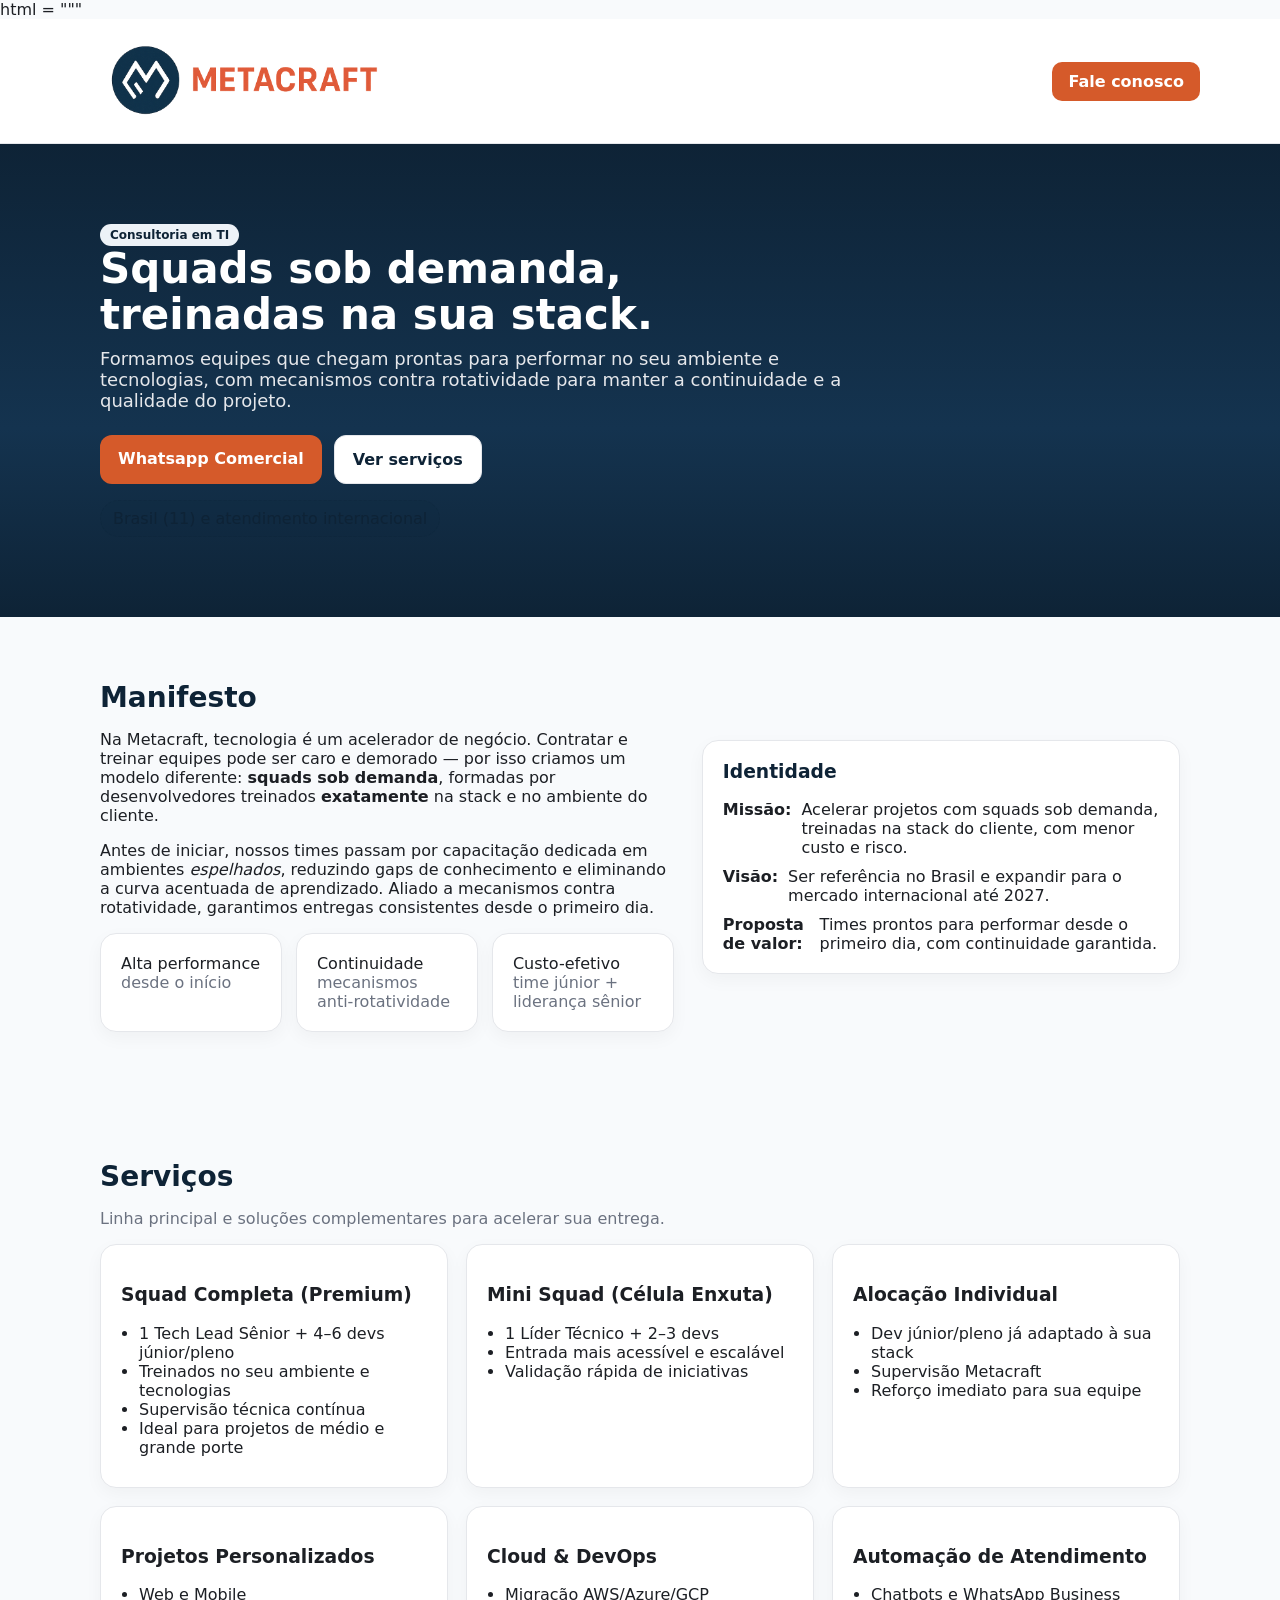
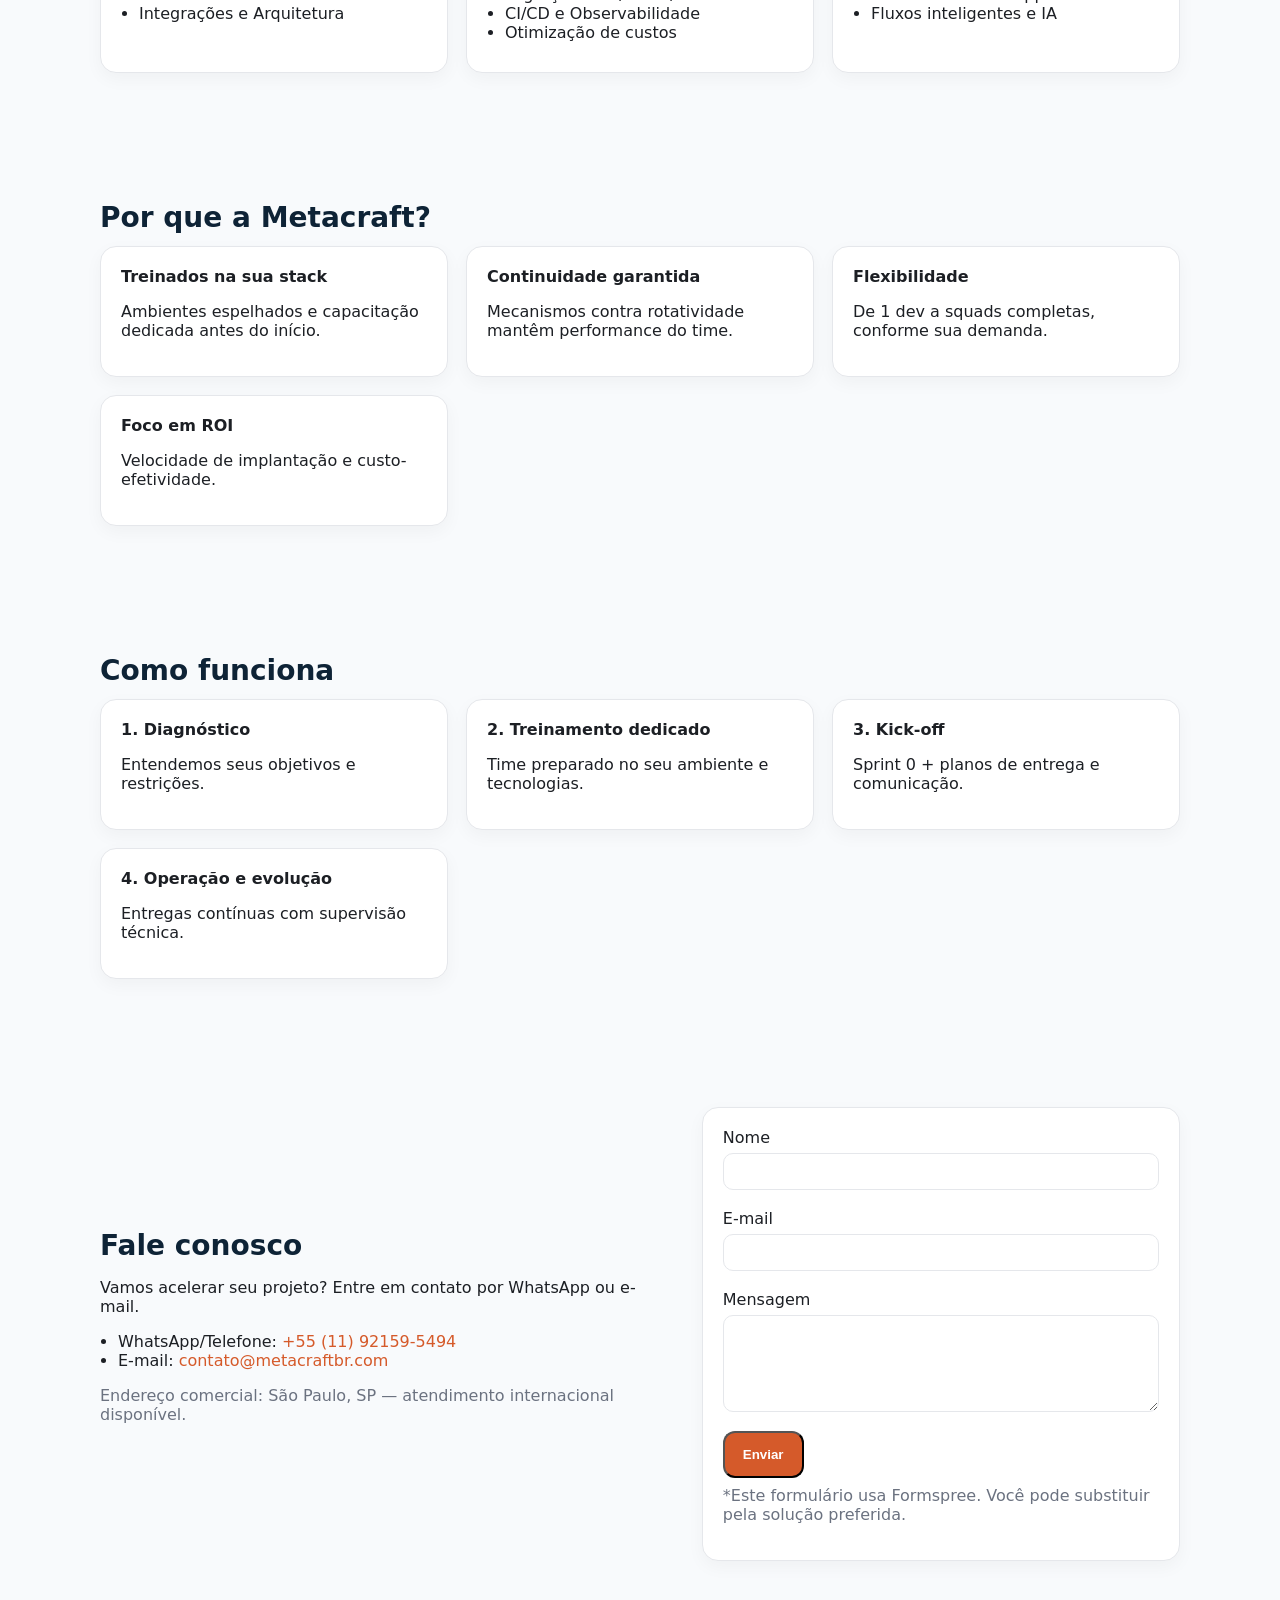
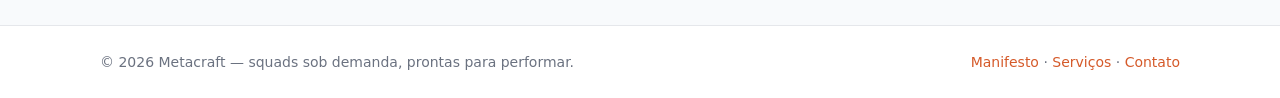
==== index.html @ 37d2b905 "init" ====
html = """<!doctype html>
<html lang="pt-br">
<head>
  <meta charset="utf-8">
  <meta name="viewport" content="width=device-width, initial-scale=1">
  <title>Metacraft — Squads sob demanda, prontas para performar</title>
  <meta name="description" content="Metacraft: squads de tecnologia sob demanda, treinadas exatamente na stack e no ambiente do cliente. Alta performance desde o primeiro dia, com continuidade garantida.">
  <meta name="theme-color" content="#0E2336">
  <meta property="og:title" content="Metacraft — Squads sob demanda, prontas para performar">
  <meta property="og:description" content="Times já treinados na sua stack, entregando desde o primeiro dia.">
  <meta property="og:type" content="website">
  <meta property="og:locale" content="pt_BR">
  <meta property="og:image" content="assets/logo.png">
  <link rel="icon" type="image/png" href="assets/favicon.png">
  <style>
    :root{
      --navy:#0E2336;
      --orange:#D55A2A;
      --ink:#1c1f24;
      --muted:#6b7280;
      --bg:#f8fafc;
      --card:#ffffff;
      --ring:#e5e7eb;
    }
    *{box-sizing:border-box}
    html,body{margin:0;padding:0;font-family:system-ui,-apple-system,Segoe UI,Roboto,Ubuntu,'Helvetica Neue',Arial,sans-serif;color:var(--ink);background:var(--bg);}
    a{color:var(--orange);text-decoration:none}
    a:hover{text-decoration:underline}
    .container{max-width:1120px;margin:0 auto;padding:0 20px}
    header{position:sticky;top:0;background:rgba(255,255,255,.92);backdrop-filter:saturate(180%) blur(12px);border-bottom:1px solid var(--ring);z-index:10}
    .nav{display:flex;align-items:center;justify-content:space-between;padding:12px 0}
    .nav .brand{display:flex;gap:12px;align-items:center}
    .brand img{height:100px;width:auto}
    .brand .title{font-weight:800;letter-spacing:.3px;color:var(--navy)}
    .nav a.btn{background:var(--orange);color:#fff;padding:10px 16px;border-radius:10px;font-weight:600}
    .hero{background:linear-gradient(180deg,#0E2336 0%, #14334f 60%, #0E2336 100%);color:#fff;padding:80px 0}
    .hero h1{font-size:42px;line-height:1.1;margin:0 0 10px}
    .hero p{max-width:760px;color:#e5e7eb;font-size:18px;margin:0 0 24px}
    .hero .cta{display:flex;gap:12px;flex-wrap:wrap}
    .btn{display:inline-block;background:var(--orange);color:#fff;padding:14px 18px;border-radius:12px;font-weight:700}
    .btn.sec{background:#fff;color:var(--navy);border:1px solid var(--ring)}
    section{padding:64px 0}
    h2{font-size:28px;margin:0 0 12px;color:var(--navy)}
    .grid{display:grid;gap:18px}
    .grid.cards{grid-template-columns:repeat(auto-fit,minmax(260px,1fr))}
    .card{background:var(--card);border:1px solid var(--ring);border-radius:16px;padding:20px;box-shadow:0 6px 18px rgba(2,6,23,0.04)}
    .badge{display:inline-block;background:#edf2f7;color:var(--navy);padding:4px 10px;border-radius:999px;font-size:12px;font-weight:700}
    ul{padding-left:18px;margin:10px 0}
    .muted{color:var(--muted)}
    .split{display:grid;gap:28px;grid-template-columns:1.2fr 1fr;align-items:center}
    @media (max-width:900px){.split{grid-template-columns:1fr} .hero h1{font-size:36px}}
    footer{border-top:1px solid var(--ring);background:#fff;padding:28px 0;color:var(--muted);font-size:14px}
    .pill{display:inline-flex;gap:10px;align-items:center;background:#0E23360f;border:1px dashed #0E233633;padding:8px 12px;border-radius:999px;color:#0E2336}
    .list{display:grid;gap:10px}
    .list .item{display:flex;gap:10px}
    .kpis{display:grid;gap:14px;grid-template-columns:repeat(auto-fit,minmax(180px,1fr));margin-top:10px}
    .k .n{font-weight:800;font-size:22px;color:var(--navy)}
  </style>
  <script type="application/ld+json">
  {
    "@context": "https://schema.org",
    "@type": "Organization",
    "name": "Metacraft",
    "url": "https://www.metacraftbr.com",
    "logo": "logo.png",
    "sameAs": ["https://www.linkedin.com/company/metacraft"],
    "contactPoint": [{
      "@type": "ContactPoint",
      "telephone": "+55-11-92159-5494",
      "contactType": "sales",
      "areaServed": "BR"
    }]
  }
  </script>
</head>
<body>
  <header>
    <div class="container nav">
      <div class="brand">
        <img src="logo2.png" alt="Logo Metacraft" />

      </div>
      <div>
        <a class="btn" href="#contato">Fale conosco</a>
      </div>
    </div>
  </header>

  <section class="hero">
    <div class="container">
      <span class="badge">Consultoria em TI</span>
      <h1>Squads sob demanda,<br>treinadas na sua stack.</h1>
      <p>Formamos equipes que chegam prontas para performar no seu ambiente e tecnologias, com mecanismos contra rotatividade para manter a continuidade e a qualidade do projeto.</p>
      <div class="cta">
        <a class="btn" href="https://wa.me/5511921595494" target="_blank" rel="noopener">Whatsapp Comercial</a>
        <a class="btn sec" href="#servicos">Ver serviços</a>
      </div>
      <div style="margin-top:16px">
        <span class="pill">Brasil (11) e atendimento internacional</span>
      </div>
    </div>
  </section>

  <section id="manifesto">
    <div class="container split">
      <div>
        <h2>Manifesto</h2>
        <p>Na Metacraft, tecnologia é um acelerador de negócio. Contratar e treinar equipes pode ser caro e demorado — por isso criamos um modelo diferente: <strong>squads sob demanda</strong>, formadas por desenvolvedores treinados <strong>exatamente</strong> na stack e no ambiente do cliente.</p>
        <p>Antes de iniciar, nossos times passam por capacitação dedicada em ambientes <em>espelhados</em>, reduzindo gaps de conhecimento e eliminando a curva acentuada de aprendizado. Aliado a mecanismos contra rotatividade, garantimos entregas consistentes desde o primeiro dia.</p>
        <div class="kpis">
          <div class="card"><div class="n">Alta performance</div><div class="muted">desde o início</div></div>
          <div class="card"><div class="n">Continuidade</div><div class="muted">mecanismos anti-rotatividade</div></div>
          <div class="card"><div class="n">Custo-efetivo</div><div class="muted">time júnior + liderança sênior</div></div>
        </div>
      </div>
      <div class="card">
        <h3 style="margin-top:0;color:var(--navy)">Identidade</h3>
        <div class="list">
          <div class="item"><strong>Missão:</strong> Acelerar projetos com squads sob demanda, treinadas na stack do cliente, com menor custo e risco.</div>
          <div class="item"><strong>Visão:</strong> Ser referência no Brasil e expandir para o mercado internacional até 2027.</div>
          <div class="item"><strong>Proposta de valor:</strong> Times prontos para performar desde o primeiro dia, com continuidade garantida.</div>
        </div>
      </div>
    </div>
  </section>

  <section id="servicos">
    <div class="container">
      <h2>Serviços</h2>
      <p class="muted">Linha principal e soluções complementares para acelerar sua entrega.</p>
      <div class="grid cards">
        <div class="card">
          <h3>Squad Completa (Premium)</h3>
          <ul>
            <li>1 Tech Lead Sênior + 4–6 devs júnior/pleno</li>
            <li>Treinados no seu ambiente e tecnologias</li>
            <li>Supervisão técnica contínua</li>
            <li>Ideal para projetos de médio e grande porte</li>
          </ul>
        </div>
        <div class="card">
          <h3>Mini Squad (Célula Enxuta)</h3>
          <ul>
            <li>1 Líder Técnico + 2–3 devs</li>
            <li>Entrada mais acessível e escalável</li>
            <li>Validação rápida de iniciativas</li>
          </ul>
        </div>
        <div class="card">
          <h3>Alocação Individual</h3>
          <ul>
            <li>Dev júnior/pleno já adaptado à sua stack</li>
            <li>Supervisão Metacraft</li>
            <li>Reforço imediato para sua equipe</li>
          </ul>
        </div>
        <div class="card">
          <h3>Projetos Personalizados</h3>
          <ul>
            <li>Web e Mobile</li>
            <li>Integrações e Arquitetura</li>
          </ul>
        </div>
        <div class="card">
          <h3>Cloud & DevOps</h3>
          <ul>
            <li>Migração AWS/Azure/GCP</li>
            <li>CI/CD e Observabilidade</li>
            <li>Otimização de custos</li>
          </ul>
        </div>
        <div class="card">
          <h3>Automação de Atendimento</h3>
          <ul>
            <li>Chatbots e WhatsApp Business</li>
            <li>Fluxos inteligentes e IA</li>
          </ul>
        </div>
      </div>
    </div>
  </section>

  <section id="diferenciais">
    <div class="container">
      <h2>Por que a Metacraft?</h2>
      <div class="grid cards">
        <div class="card">
          <strong>Treinados na sua stack</strong>
          <p>Ambientes espelhados e capacitação dedicada antes do início.</p>
        </div>
        <div class="card">
          <strong>Continuidade garantida</strong>
          <p>Mecanismos contra rotatividade mantêm performance do time.</p>
        </div>
        <div class="card">
          <strong>Flexibilidade</strong>
          <p>De 1 dev a squads completas, conforme sua demanda.</p>
        </div>
        <div class="card">
          <strong>Foco em ROI</strong>
          <p>Velocidade de implantação e custo-efetividade.</p>
        </div>
      </div>
    </div>
  </section>

  <section id="processo">
    <div class="container">
      <h2>Como funciona</h2>
      <div class="grid cards">
        <div class="card"><strong>1. Diagnóstico</strong><p>Entendemos seus objetivos e restrições.</p></div>
        <div class="card"><strong>2. Treinamento dedicado</strong><p>Time preparado no seu ambiente e tecnologias.</p></div>
        <div class="card"><strong>3. Kick-off</strong><p>Sprint 0 + planos de entrega e comunicação.</p></div>
        <div class="card"><strong>4. Operação e evolução</strong><p>Entregas contínuas com supervisão técnica.</p></div>
      </div>
    </div>
  </section>

  <section id="contato">
    <div class="container split">
      <div>
        <h2>Fale conosco</h2>
        <p>Vamos acelerar seu projeto? Entre em contato por WhatsApp ou e-mail.</p>
        <ul>
          <li>WhatsApp/Telefone: <a href="https://wa.me/5511921595494" target="_blank" rel="noopener">+55 (11) 92159-5494</a></li>
          <li>E-mail: <a href="mailto:contato@metacraftbr.com">contato@metacraftbr.com</a></li>
        </ul>
        <p class="muted">Endereço comercial: São Paulo, SP — atendimento internacional disponível.</p>
      </div>
      <div class="card">
        <form action="https://formspree.io/f/mayvlqzn" method="POST">
          <label>Nome<br><input required name="name" style="width:100%;padding:10px;border:1px solid var(--ring);border-radius:10px;margin-top:6px"></label><br><br>
          <label>E-mail<br><input required type="email" name="email" style="width:100%;padding:10px;border:1px solid var(--ring);border-radius:10px;margin-top:6px"></label><br><br>
          <label>Mensagem<br><textarea required name="message" rows="5" style="width:100%;padding:10px;border:1px solid var(--ring);border-radius:10px;margin-top:6px"></textarea></label><br><br>
          <button class="btn" type="submit">Enviar</button>
          <p class="muted" style="margin-top:8px">*Este formulário usa Formspree. Você pode substituir pela solução preferida.</p>
        </form>
      </div>
    </div>
  </section>

  <footer>
    <div class="container" style="display:flex;align-items:center;justify-content:space-between;gap:10px;flex-wrap:wrap">
      <div>© <span id="y"></span> Metacraft — squads sob demanda, prontas para performar.</div>
      <div><a href="#manifesto">Manifesto</a> · <a href="#servicos">Serviços</a> · <a href="#contato">Contato</a></div>
    </div>
  </footer>

  <script>document.getElementById('y').textContent=new Date().getFullYear()</script>
</body>
</html>
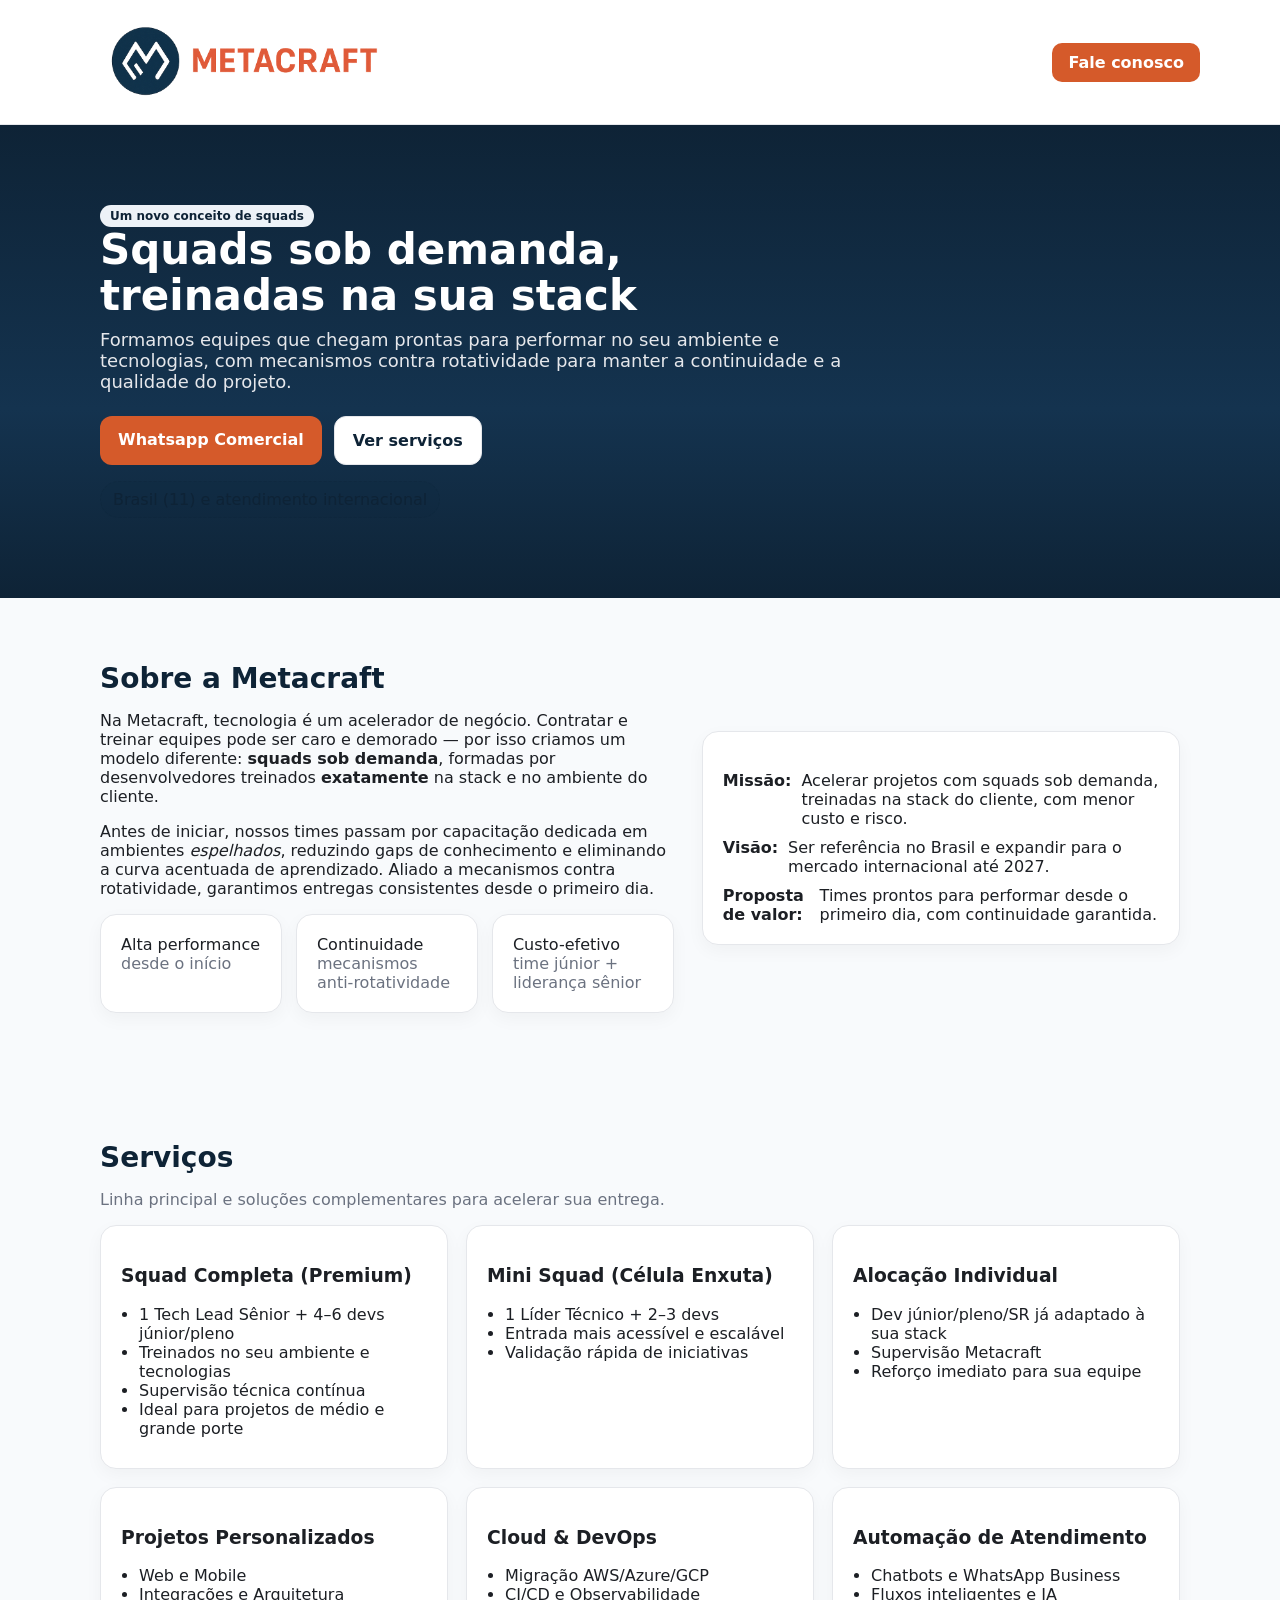
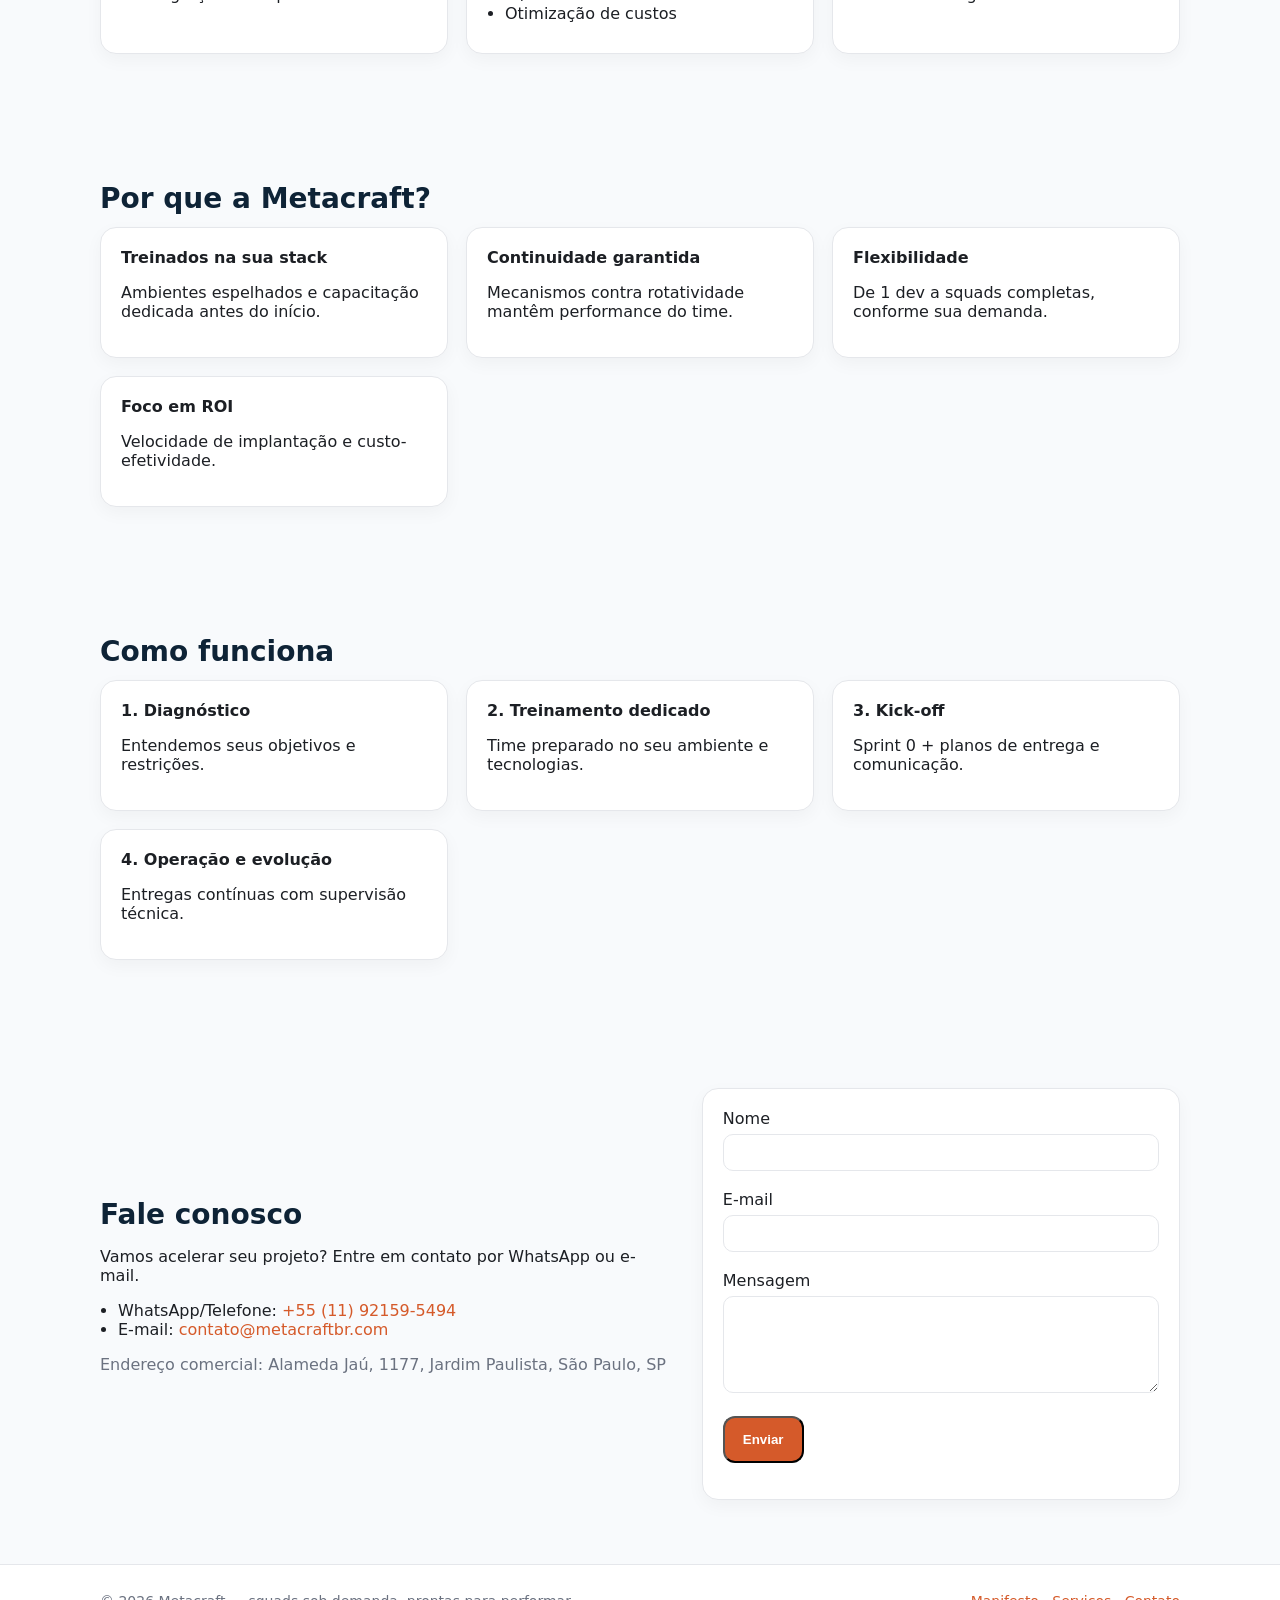
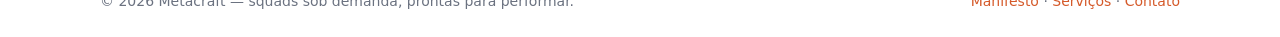
==== commit d37cbea4: "New adjusts" ====
--- a/index.html
+++ b/index.html
@@ -1,251 +1,541 @@
-html = """<!doctype html>
+<!DOCTYPE html>
 <html lang="pt-br">
-<head>
-  <meta charset="utf-8">
-  <meta name="viewport" content="width=device-width, initial-scale=1">
-  <title>Metacraft — Squads sob demanda, prontas para performar</title>
-  <meta name="description" content="Metacraft: squads de tecnologia sob demanda, treinadas exatamente na stack e no ambiente do cliente. Alta performance desde o primeiro dia, com continuidade garantida.">
-  <meta name="theme-color" content="#0E2336">
-  <meta property="og:title" content="Metacraft — Squads sob demanda, prontas para performar">
-  <meta property="og:description" content="Times já treinados na sua stack, entregando desde o primeiro dia.">
-  <meta property="og:type" content="website">
-  <meta property="og:locale" content="pt_BR">
-  <meta property="og:image" content="assets/logo.png">
-  <link rel="icon" type="image/png" href="assets/favicon.png">
-  <style>
-    :root{
-      --navy:#0E2336;
-      --orange:#D55A2A;
-      --ink:#1c1f24;
-      --muted:#6b7280;
-      --bg:#f8fafc;
-      --card:#ffffff;
-      --ring:#e5e7eb;
-    }
-    *{box-sizing:border-box}
-    html,body{margin:0;padding:0;font-family:system-ui,-apple-system,Segoe UI,Roboto,Ubuntu,'Helvetica Neue',Arial,sans-serif;color:var(--ink);background:var(--bg);}
-    a{color:var(--orange);text-decoration:none}
-    a:hover{text-decoration:underline}
-    .container{max-width:1120px;margin:0 auto;padding:0 20px}
-    header{position:sticky;top:0;background:rgba(255,255,255,.92);backdrop-filter:saturate(180%) blur(12px);border-bottom:1px solid var(--ring);z-index:10}
-    .nav{display:flex;align-items:center;justify-content:space-between;padding:12px 0}
-    .nav .brand{display:flex;gap:12px;align-items:center}
-    .brand img{height:100px;width:auto}
-    .brand .title{font-weight:800;letter-spacing:.3px;color:var(--navy)}
-    .nav a.btn{background:var(--orange);color:#fff;padding:10px 16px;border-radius:10px;font-weight:600}
-    .hero{background:linear-gradient(180deg,#0E2336 0%, #14334f 60%, #0E2336 100%);color:#fff;padding:80px 0}
-    .hero h1{font-size:42px;line-height:1.1;margin:0 0 10px}
-    .hero p{max-width:760px;color:#e5e7eb;font-size:18px;margin:0 0 24px}
-    .hero .cta{display:flex;gap:12px;flex-wrap:wrap}
-    .btn{display:inline-block;background:var(--orange);color:#fff;padding:14px 18px;border-radius:12px;font-weight:700}
-    .btn.sec{background:#fff;color:var(--navy);border:1px solid var(--ring)}
-    section{padding:64px 0}
-    h2{font-size:28px;margin:0 0 12px;color:var(--navy)}
-    .grid{display:grid;gap:18px}
-    .grid.cards{grid-template-columns:repeat(auto-fit,minmax(260px,1fr))}
-    .card{background:var(--card);border:1px solid var(--ring);border-radius:16px;padding:20px;box-shadow:0 6px 18px rgba(2,6,23,0.04)}
-    .badge{display:inline-block;background:#edf2f7;color:var(--navy);padding:4px 10px;border-radius:999px;font-size:12px;font-weight:700}
-    ul{padding-left:18px;margin:10px 0}
-    .muted{color:var(--muted)}
-    .split{display:grid;gap:28px;grid-template-columns:1.2fr 1fr;align-items:center}
-    @media (max-width:900px){.split{grid-template-columns:1fr} .hero h1{font-size:36px}}
-    footer{border-top:1px solid var(--ring);background:#fff;padding:28px 0;color:var(--muted);font-size:14px}
-    .pill{display:inline-flex;gap:10px;align-items:center;background:#0E23360f;border:1px dashed #0E233633;padding:8px 12px;border-radius:999px;color:#0E2336}
-    .list{display:grid;gap:10px}
-    .list .item{display:flex;gap:10px}
-    .kpis{display:grid;gap:14px;grid-template-columns:repeat(auto-fit,minmax(180px,1fr));margin-top:10px}
-    .k .n{font-weight:800;font-size:22px;color:var(--navy)}
-  </style>
-  <script type="application/ld+json">
-  {
-    "@context": "https://schema.org",
-    "@type": "Organization",
-    "name": "Metacraft",
-    "url": "https://www.metacraftbr.com",
-    "logo": "logo.png",
-    "sameAs": ["https://www.linkedin.com/company/metacraft"],
-    "contactPoint": [{
-      "@type": "ContactPoint",
-      "telephone": "+55-11-92159-5494",
-      "contactType": "sales",
-      "areaServed": "BR"
-    }]
-  }
-  </script>
-</head>
-<body>
-  <header>
-    <div class="container nav">
-      <div class="brand">
-        <img src="logo2.png" alt="Logo Metacraft" />
-
-      </div>
-      <div>
-        <a class="btn" href="#contato">Fale conosco</a>
-      </div>
-    </div>
-  </header>
-
-  <section class="hero">
-    <div class="container">
-      <span class="badge">Consultoria em TI</span>
-      <h1>Squads sob demanda,<br>treinadas na sua stack.</h1>
-      <p>Formamos equipes que chegam prontas para performar no seu ambiente e tecnologias, com mecanismos contra rotatividade para manter a continuidade e a qualidade do projeto.</p>
-      <div class="cta">
-        <a class="btn" href="https://wa.me/5511921595494" target="_blank" rel="noopener">Whatsapp Comercial</a>
-        <a class="btn sec" href="#servicos">Ver serviços</a>
-      </div>
-      <div style="margin-top:16px">
-        <span class="pill">Brasil (11) e atendimento internacional</span>
-      </div>
-    </div>
-  </section>
-
-  <section id="manifesto">
-    <div class="container split">
-      <div>
-        <h2>Manifesto</h2>
-        <p>Na Metacraft, tecnologia é um acelerador de negócio. Contratar e treinar equipes pode ser caro e demorado — por isso criamos um modelo diferente: <strong>squads sob demanda</strong>, formadas por desenvolvedores treinados <strong>exatamente</strong> na stack e no ambiente do cliente.</p>
-        <p>Antes de iniciar, nossos times passam por capacitação dedicada em ambientes <em>espelhados</em>, reduzindo gaps de conhecimento e eliminando a curva acentuada de aprendizado. Aliado a mecanismos contra rotatividade, garantimos entregas consistentes desde o primeiro dia.</p>
-        <div class="kpis">
-          <div class="card"><div class="n">Alta performance</div><div class="muted">desde o início</div></div>
-          <div class="card"><div class="n">Continuidade</div><div class="muted">mecanismos anti-rotatividade</div></div>
-          <div class="card"><div class="n">Custo-efetivo</div><div class="muted">time júnior + liderança sênior</div></div>
-        </div>
-      </div>
-      <div class="card">
-        <h3 style="margin-top:0;color:var(--navy)">Identidade</h3>
-        <div class="list">
-          <div class="item"><strong>Missão:</strong> Acelerar projetos com squads sob demanda, treinadas na stack do cliente, com menor custo e risco.</div>
-          <div class="item"><strong>Visão:</strong> Ser referência no Brasil e expandir para o mercado internacional até 2027.</div>
-          <div class="item"><strong>Proposta de valor:</strong> Times prontos para performar desde o primeiro dia, com continuidade garantida.</div>
-        </div>
-      </div>
-    </div>
-  </section>
-
-  <section id="servicos">
-    <div class="container">
-      <h2>Serviços</h2>
-      <p class="muted">Linha principal e soluções complementares para acelerar sua entrega.</p>
-      <div class="grid cards">
+  <head>
+    <meta charset="utf-8" />
+    <meta name="viewport" content="width=device-width, initial-scale=1" />
+    <title>Metacraft — Squads sob demanda, prontas para performar</title>
+    <meta
+      name="description"
+      content="Metacraft: squads de tecnologia sob demanda, treinadas exatamente na stack e no ambiente do cliente. Alta performance desde o primeiro dia, com continuidade garantida."
+    />
+    <meta name="theme-color" content="#0E2336" />
+    <meta
+      property="og:title"
+      content="Metacraft — Squads sob demanda, prontas para performar"
+    />
+    <meta
+      property="og:description"
+      content="Times já treinados na sua stack, entregando desde o primeiro dia."
+    />
+    <meta property="og:type" content="website" />
+    <meta property="og:locale" content="pt_BR" />
+    <meta property="og:assets" content="assets/logo2.png" />
+    <link rel="icon" type="image/png" href="assets/favicon.png" />
+    <style>
+      :root {
+        --navy: #0e2336;
+        --orange: #d55a2a;
+        --ink: #1c1f24;
+        --muted: #6b7280;
+        --bg: #f8fafc;
+        --card: #ffffff;
+        --ring: #e5e7eb;
+      }
+      * {
+        box-sizing: border-box;
+      }
+      html,
+      body {
+        margin: 0;
+        padding: 0;
+        font-family: system-ui, -apple-system, Segoe UI, Roboto, Ubuntu,
+          "Helvetica Neue", Arial, sans-serif;
+        color: var(--ink);
+        background: var(--bg);
+      }
+      a {
+        color: var(--orange);
+        text-decoration: none;
+      }
+      a:hover {
+        text-decoration: underline;
+      }
+      .container {
+        max-width: 1120px;
+        margin: 0 auto;
+        padding: 0 20px;
+      }
+      header {
+        position: sticky;
+        top: 0;
+        background: rgba(255, 255, 255, 0.92);
+        backdrop-filter: saturate(180%) blur(12px);
+        border-bottom: 1px solid var(--ring);
+        z-index: 10;
+      }
+      .nav {
+        display: flex;
+        align-items: center;
+        justify-content: space-between;
+        padding: 12px 0;
+      }
+      .nav .brand {
+        display: flex;
+        gap: 12px;
+        align-items: center;
+      }
+      .brand img {
+        height: 100px;
+        width: auto;
+      }
+      .brand .title {
+        font-weight: 800;
+        letter-spacing: 0.3px;
+        color: var(--navy);
+      }
+      .nav a.btn {
+        background: var(--orange);
+        color: #fff;
+        padding: 10px 16px;
+        border-radius: 10px;
+        font-weight: 600;
+      }
+      .hero {
+        background: linear-gradient(
+          180deg,
+          #0e2336 0%,
+          #14334f 60%,
+          #0e2336 100%
+        );
+        color: #fff;
+        padding: 80px 0;
+      }
+      .hero h1 {
+        font-size: 42px;
+        line-height: 1.1;
+        margin: 0 0 10px;
+      }
+      .hero p {
+        max-width: 760px;
+        color: #e5e7eb;
+        font-size: 18px;
+        margin: 0 0 24px;
+      }
+      .hero .cta {
+        display: flex;
+        gap: 12px;
+        flex-wrap: wrap;
+      }
+      .btn {
+        display: inline-block;
+        background: var(--orange);
+        color: #fff;
+        padding: 14px 18px;
+        border-radius: 12px;
+        font-weight: 700;
+      }
+      .btn.sec {
+        background: #fff;
+        color: var(--navy);
+        border: 1px solid var(--ring);
+      }
+      section {
+        padding: 64px 0;
+      }
+      h2 {
+        font-size: 28px;
+        margin: 0 0 12px;
+        color: var(--navy);
+      }
+      .grid {
+        display: grid;
+        gap: 18px;
+      }
+      .grid.cards {
+        grid-template-columns: repeat(auto-fit, minmax(260px, 1fr));
+      }
+      .card {
+        background: var(--card);
+        border: 1px solid var(--ring);
+        border-radius: 16px;
+        padding: 20px;
+        box-shadow: 0 6px 18px rgba(2, 6, 23, 0.04);
+      }
+      .badge {
+        display: inline-block;
+        background: #edf2f7;
+        color: var(--navy);
+        padding: 4px 10px;
+        border-radius: 999px;
+        font-size: 12px;
+        font-weight: 700;
+      }
+      ul {
+        padding-left: 18px;
+        margin: 10px 0;
+      }
+      .muted {
+        color: var(--muted);
+      }
+      .split {
+        display: grid;
+        gap: 28px;
+        grid-template-columns: 1.2fr 1fr;
+        align-items: center;
+      }
+      @media (max-width: 900px) {
+        .split {
+          grid-template-columns: 1fr;
+        }
+        .hero h1 {
+          font-size: 36px;
+        }
+      }
+      footer {
+        border-top: 1px solid var(--ring);
+        background: #fff;
+        padding: 28px 0;
+        color: var(--muted);
+        font-size: 14px;
+      }
+      .pill {
+        display: inline-flex;
+        gap: 10px;
+        align-items: center;
+        background: #0e23360f;
+        border: 1px dashed #0e233633;
+        padding: 8px 12px;
+        border-radius: 999px;
+        color: #0e2336;
+      }
+      .list {
+        display: grid;
+        gap: 10px;
+      }
+      .list .item {
+        display: flex;
+        gap: 10px;
+      }
+      .kpis {
+        display: grid;
+        gap: 14px;
+        grid-template-columns: repeat(auto-fit, minmax(180px, 1fr));
+        margin-top: 10px;
+      }
+      .k .n {
+        font-weight: 800;
+        font-size: 22px;
+        color: var(--navy);
+      }
+    </style>
+    <script type="application/ld+json">
+      {
+        "@context": "https://schema.org",
+        "@type": "Organization",
+        "name": "Metacraft",
+        "url": "https://www.metacraftbr.com",
+        <img src="assets/logo2.png" alt="Logo Metacraft">
+        "sameAs": ["https://www.linkedin.com/company/metacraft"],
+        "contactPoint": [
+          {
+            "@type": "ContactPoint",
+            "telephone": "+55-11-92159-5494",
+            "contactType": "sales",
+            "areaServed": "BR"
+          }
+        ]
+      }
+    </script>
+  </head>
+  <body>
+    <header>
+        <div class="container nav">
+            <div class="brand">
+                <img src="assets/logo2.png" alt="Logo Metacraft" />
+            </div>
+            <div>
+                <a class="btn" href="#contato">Fale conosco</a>
+            </div>
+        </div>
+    </header>
+
+
+    <section class="hero">
+      <div class="container">
+        <span class="badge">Um novo conceito de squads</span>
+        <h1>Squads sob demanda,<br />treinadas na sua stack</h1>
+        <p>
+          Formamos equipes que chegam prontas para performar no seu ambiente e
+          tecnologias, com mecanismos contra rotatividade para manter a
+          continuidade e a qualidade do projeto.
+        </p>
+        <div class="cta">
+          <a
+            class="btn"
+            href="https://wa.me/5511921595494"
+            target="_blank"
+            rel="noopener"
+            >Whatsapp Comercial</a
+          >
+          <a class="btn sec" href="#servicos">Ver serviços</a>
+        </div>
+        <div style="margin-top: 16px">
+          <span class="pill">Brasil (11) e atendimento internacional</span>
+        </div>
+      </div>
+    </section>
+
+    <section id="manifesto">
+      <div class="container split">
+        <div>
+          <h2>Sobre a Metacraft</h2>
+          <p>
+            Na Metacraft, tecnologia é um acelerador de negócio. Contratar e
+            treinar equipes pode ser caro e demorado — por isso criamos um
+            modelo diferente: <strong>squads sob demanda</strong>, formadas por
+            desenvolvedores treinados <strong>exatamente</strong> na stack e no
+            ambiente do cliente.
+          </p>
+          <p>
+            Antes de iniciar, nossos times passam por capacitação dedicada em
+            ambientes <em>espelhados</em>, reduzindo gaps de conhecimento e
+            eliminando a curva acentuada de aprendizado. Aliado a mecanismos
+            contra rotatividade, garantimos entregas consistentes desde o
+            primeiro dia.
+          </p>
+          <div class="kpis">
+            <div class="card">
+              <div class="n">Alta performance</div>
+              <div class="muted">desde o início</div>
+            </div>
+            <div class="card">
+              <div class="n">Continuidade</div>
+              <div class="muted">mecanismos anti-rotatividade</div>
+            </div>
+            <div class="card">
+              <div class="n">Custo-efetivo</div>
+              <div class="muted">time júnior + liderança sênior</div>
+            </div>
+          </div>
+        </div>
         <div class="card">
-          <h3>Squad Completa (Premium)</h3>
+          <h3 style="margin-top: 0; color: var(--navy)"></h3>
+          <div class="list">
+            <div class="item">
+              <strong>Missão:</strong> Acelerar projetos com squads sob demanda,
+              treinadas na stack do cliente, com menor custo e risco.
+            </div>
+            <div class="item">
+              <strong>Visão:</strong> Ser referência no Brasil e expandir para o
+              mercado internacional até 2027.
+            </div>
+            <div class="item">
+              <strong>Proposta de valor:</strong> Times prontos para performar
+              desde o primeiro dia, com continuidade garantida.
+            </div>
+          </div>
+        </div>
+      </div>
+    </section>
+
+    <section id="servicos">
+      <div class="container">
+        <h2>Serviços</h2>
+        <p class="muted">
+          Linha principal e soluções complementares para acelerar sua entrega.
+        </p>
+        <div class="grid cards">
+          <div class="card">
+            <h3>Squad Completa (Premium)</h3>
+            <ul>
+              <li>1 Tech Lead Sênior + 4–6 devs júnior/pleno</li>
+              <li>Treinados no seu ambiente e tecnologias</li>
+              <li>Supervisão técnica contínua</li>
+              <li>Ideal para projetos de médio e grande porte</li>
+            </ul>
+          </div>
+          <div class="card">
+            <h3>Mini Squad (Célula Enxuta)</h3>
+            <ul>
+              <li>1 Líder Técnico + 2–3 devs</li>
+              <li>Entrada mais acessível e escalável</li>
+              <li>Validação rápida de iniciativas</li>
+            </ul>
+          </div>
+          <div class="card">
+            <h3>Alocação Individual</h3>
+            <ul>
+              <li>Dev júnior/pleno/SR já adaptado à sua stack</li>
+              <li>Supervisão Metacraft</li>
+              <li>Reforço imediato para sua equipe</li>
+            </ul>
+          </div>
+          <div class="card">
+            <h3>Projetos Personalizados</h3>
+            <ul>
+              <li>Web e Mobile</li>
+              <li>Integrações e Arquitetura</li>
+            </ul>
+          </div>
+          <div class="card">
+            <h3>Cloud & DevOps</h3>
+            <ul>
+              <li>Migração AWS/Azure/GCP</li>
+              <li>CI/CD e Observabilidade</li>
+              <li>Otimização de custos</li>
+            </ul>
+          </div>
+          <div class="card">
+            <h3>Automação de Atendimento</h3>
+            <ul>
+              <li>Chatbots e WhatsApp Business</li>
+              <li>Fluxos inteligentes e IA</li>
+            </ul>
+          </div>
+        </div>
+      </div>
+    </section>
+
+    <section id="diferenciais">
+      <div class="container">
+        <h2>Por que a Metacraft?</h2>
+        <div class="grid cards">
+          <div class="card">
+            <strong>Treinados na sua stack</strong>
+            <p>Ambientes espelhados e capacitação dedicada antes do início.</p>
+          </div>
+          <div class="card">
+            <strong>Continuidade garantida</strong>
+            <p>Mecanismos contra rotatividade mantêm performance do time.</p>
+          </div>
+          <div class="card">
+            <strong>Flexibilidade</strong>
+            <p>De 1 dev a squads completas, conforme sua demanda.</p>
+          </div>
+          <div class="card">
+            <strong>Foco em ROI</strong>
+            <p>Velocidade de implantação e custo-efetividade.</p>
+          </div>
+        </div>
+      </div>
+    </section>
+
+    <section id="processo">
+      <div class="container">
+        <h2>Como funciona</h2>
+        <div class="grid cards">
+          <div class="card">
+            <strong>1. Diagnóstico</strong>
+            <p>Entendemos seus objetivos e restrições.</p>
+          </div>
+          <div class="card">
+            <strong>2. Treinamento dedicado</strong>
+            <p>Time preparado no seu ambiente e tecnologias.</p>
+          </div>
+          <div class="card">
+            <strong>3. Kick-off</strong>
+            <p>Sprint 0 + planos de entrega e comunicação.</p>
+          </div>
+          <div class="card">
+            <strong>4. Operação e evolução</strong>
+            <p>Entregas contínuas com supervisão técnica.</p>
+          </div>
+        </div>
+      </div>
+    </section>
+
+    <section id="contato">
+      <div class="container split">
+        <div>
+          <h2>Fale conosco</h2>
+          <p>
+            Vamos acelerar seu projeto? Entre em contato por WhatsApp ou e-mail.
+          </p>
           <ul>
-            <li>1 Tech Lead Sênior + 4–6 devs júnior/pleno</li>
-            <li>Treinados no seu ambiente e tecnologias</li>
-            <li>Supervisão técnica contínua</li>
-            <li>Ideal para projetos de médio e grande porte</li>
+            <li>
+              WhatsApp/Telefone:
+              <a
+                href="https://wa.me/5511921595494"
+                target="_blank"
+                rel="noopener"
+                >+55 (11) 92159-5494</a
+              >
+            </li>
+            <li>
+              E-mail:
+              <a href="mailto:contato@metacraftbr.com"
+                >contato@metacraftbr.com</a
+              >
+            </li>
           </ul>
+          <p class="muted">
+            Endereço comercial: Alameda Jaú, 1177, Jardim Paulista, São Paulo, SP 
+          </p>
         </div>
         <div class="card">
-          <h3>Mini Squad (Célula Enxuta)</h3>
-          <ul>
-            <li>1 Líder Técnico + 2–3 devs</li>
-            <li>Entrada mais acessível e escalável</li>
-            <li>Validação rápida de iniciativas</li>
-          </ul>
-        </div>
-        <div class="card">
-          <h3>Alocação Individual</h3>
-          <ul>
-            <li>Dev júnior/pleno já adaptado à sua stack</li>
-            <li>Supervisão Metacraft</li>
-            <li>Reforço imediato para sua equipe</li>
-          </ul>
-        </div>
-        <div class="card">
-          <h3>Projetos Personalizados</h3>
-          <ul>
-            <li>Web e Mobile</li>
-            <li>Integrações e Arquitetura</li>
-          </ul>
-        </div>
-        <div class="card">
-          <h3>Cloud & DevOps</h3>
-          <ul>
-            <li>Migração AWS/Azure/GCP</li>
-            <li>CI/CD e Observabilidade</li>
-            <li>Otimização de custos</li>
-          </ul>
-        </div>
-        <div class="card">
-          <h3>Automação de Atendimento</h3>
-          <ul>
-            <li>Chatbots e WhatsApp Business</li>
-            <li>Fluxos inteligentes e IA</li>
-          </ul>
-        </div>
-      </div>
-    </div>
-  </section>
-
-  <section id="diferenciais">
-    <div class="container">
-      <h2>Por que a Metacraft?</h2>
-      <div class="grid cards">
-        <div class="card">
-          <strong>Treinados na sua stack</strong>
-          <p>Ambientes espelhados e capacitação dedicada antes do início.</p>
-        </div>
-        <div class="card">
-          <strong>Continuidade garantida</strong>
-          <p>Mecanismos contra rotatividade mantêm performance do time.</p>
-        </div>
-        <div class="card">
-          <strong>Flexibilidade</strong>
-          <p>De 1 dev a squads completas, conforme sua demanda.</p>
-        </div>
-        <div class="card">
-          <strong>Foco em ROI</strong>
-          <p>Velocidade de implantação e custo-efetividade.</p>
-        </div>
-      </div>
-    </div>
-  </section>
-
-  <section id="processo">
-    <div class="container">
-      <h2>Como funciona</h2>
-      <div class="grid cards">
-        <div class="card"><strong>1. Diagnóstico</strong><p>Entendemos seus objetivos e restrições.</p></div>
-        <div class="card"><strong>2. Treinamento dedicado</strong><p>Time preparado no seu ambiente e tecnologias.</p></div>
-        <div class="card"><strong>3. Kick-off</strong><p>Sprint 0 + planos de entrega e comunicação.</p></div>
-        <div class="card"><strong>4. Operação e evolução</strong><p>Entregas contínuas com supervisão técnica.</p></div>
-      </div>
-    </div>
-  </section>
-
-  <section id="contato">
-    <div class="container split">
-      <div>
-        <h2>Fale conosco</h2>
-        <p>Vamos acelerar seu projeto? Entre em contato por WhatsApp ou e-mail.</p>
-        <ul>
-          <li>WhatsApp/Telefone: <a href="https://wa.me/5511921595494" target="_blank" rel="noopener">+55 (11) 92159-5494</a></li>
-          <li>E-mail: <a href="mailto:contato@metacraftbr.com">contato@metacraftbr.com</a></li>
-        </ul>
-        <p class="muted">Endereço comercial: São Paulo, SP — atendimento internacional disponível.</p>
-      </div>
-      <div class="card">
-        <form action="https://formspree.io/f/mayvlqzn" method="POST">
-          <label>Nome<br><input required name="name" style="width:100%;padding:10px;border:1px solid var(--ring);border-radius:10px;margin-top:6px"></label><br><br>
-          <label>E-mail<br><input required type="email" name="email" style="width:100%;padding:10px;border:1px solid var(--ring);border-radius:10px;margin-top:6px"></label><br><br>
-          <label>Mensagem<br><textarea required name="message" rows="5" style="width:100%;padding:10px;border:1px solid var(--ring);border-radius:10px;margin-top:6px"></textarea></label><br><br>
-          <button class="btn" type="submit">Enviar</button>
-          <p class="muted" style="margin-top:8px">*Este formulário usa Formspree. Você pode substituir pela solução preferida.</p>
-        </form>
-      </div>
-    </div>
-  </section>
-
-  <footer>
-    <div class="container" style="display:flex;align-items:center;justify-content:space-between;gap:10px;flex-wrap:wrap">
-      <div>© <span id="y"></span> Metacraft — squads sob demanda, prontas para performar.</div>
-      <div><a href="#manifesto">Manifesto</a> · <a href="#servicos">Serviços</a> · <a href="#contato">Contato</a></div>
-    </div>
-  </footer>
-
-  <script>document.getElementById('y').textContent=new Date().getFullYear()</script>
-</body>
-</html>+          <form action="https://formspree.io/f/mayvlqzn" method="POST">
+            <label
+              >Nome<br /><input
+                required
+                name="name"
+                style="
+                  width: 100%;
+                  padding: 10px;
+                  border: 1px solid var(--ring);
+                  border-radius: 10px;
+                  margin-top: 6px;
+                " /></label
+            ><br /><br />
+            <label
+              >E-mail<br /><input
+                required
+                type="email"
+                name="email"
+                style="
+                  width: 100%;
+                  padding: 10px;
+                  border: 1px solid var(--ring);
+                  border-radius: 10px;
+                  margin-top: 6px;
+                " /></label
+            ><br /><br />
+            <label
+              >Mensagem<br /><textarea
+                required
+                name="message"
+                rows="5"
+                style="
+                  width: 100%;
+                  padding: 10px;
+                  border: 1px solid var(--ring);
+                  border-radius: 10px;
+                  margin-top: 6px;
+                "
+              ></textarea></label
+            ><br /><br />
+            <button class="btn" type="submit">Enviar</button>
+            <p class="muted" style="margin-top: 8px">
+
+            </p>
+          </form>
+        </div>
+      </div>
+    </section>
+
+    <footer>
+      <div
+        class="container"
+        style="
+          display: flex;
+          align-items: center;
+          justify-content: space-between;
+          gap: 10px;
+          flex-wrap: wrap;
+        "
+      >
+        <div>
+          © <span id="y"></span> Metacraft — squads sob demanda, prontas para
+          performar.
+        </div>
+        <div>
+          <a href="#manifesto">Manifesto</a> ·
+          <a href="#servicos">Serviços</a> · <a href="#contato">Contato</a>
+        </div>
+      </div>
+    </footer>
+
+    <script>
+      document.getElementById("y").textContent = new Date().getFullYear();
+    </script>
+  </body>
+</html>
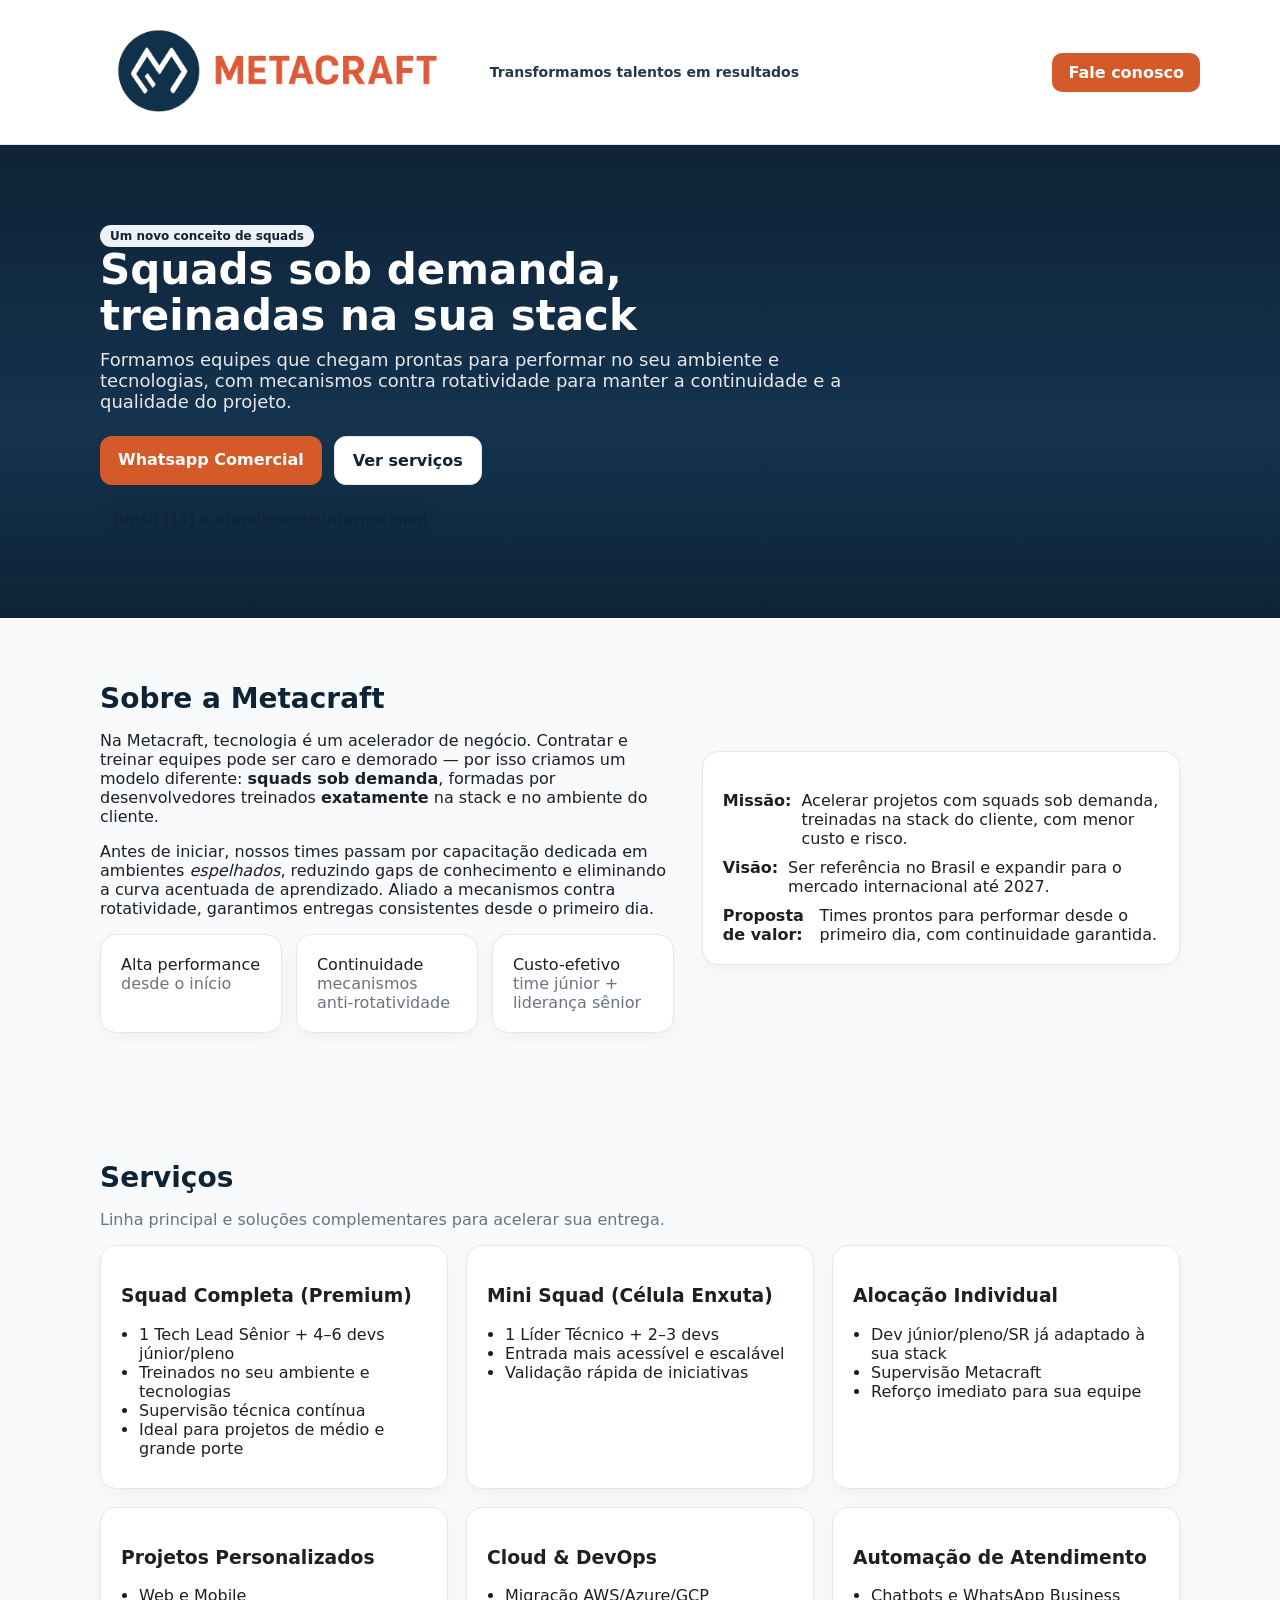
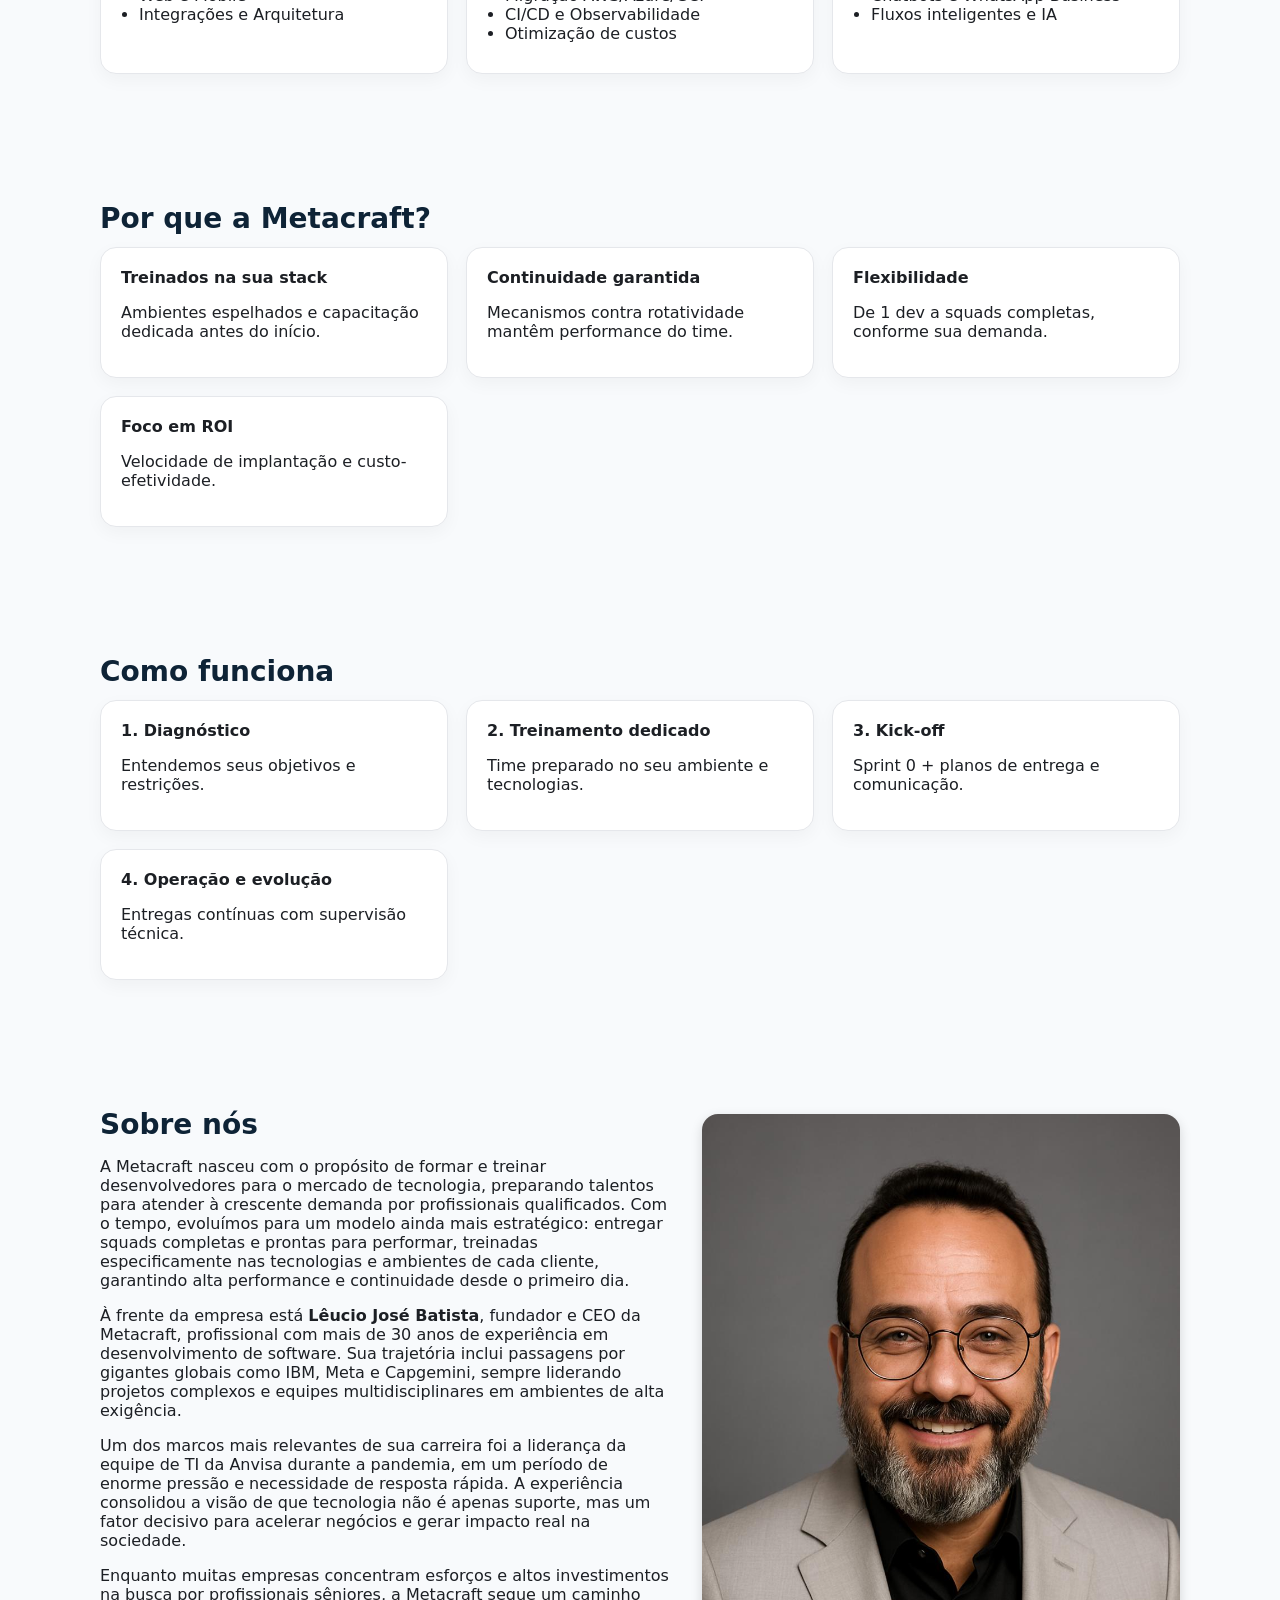
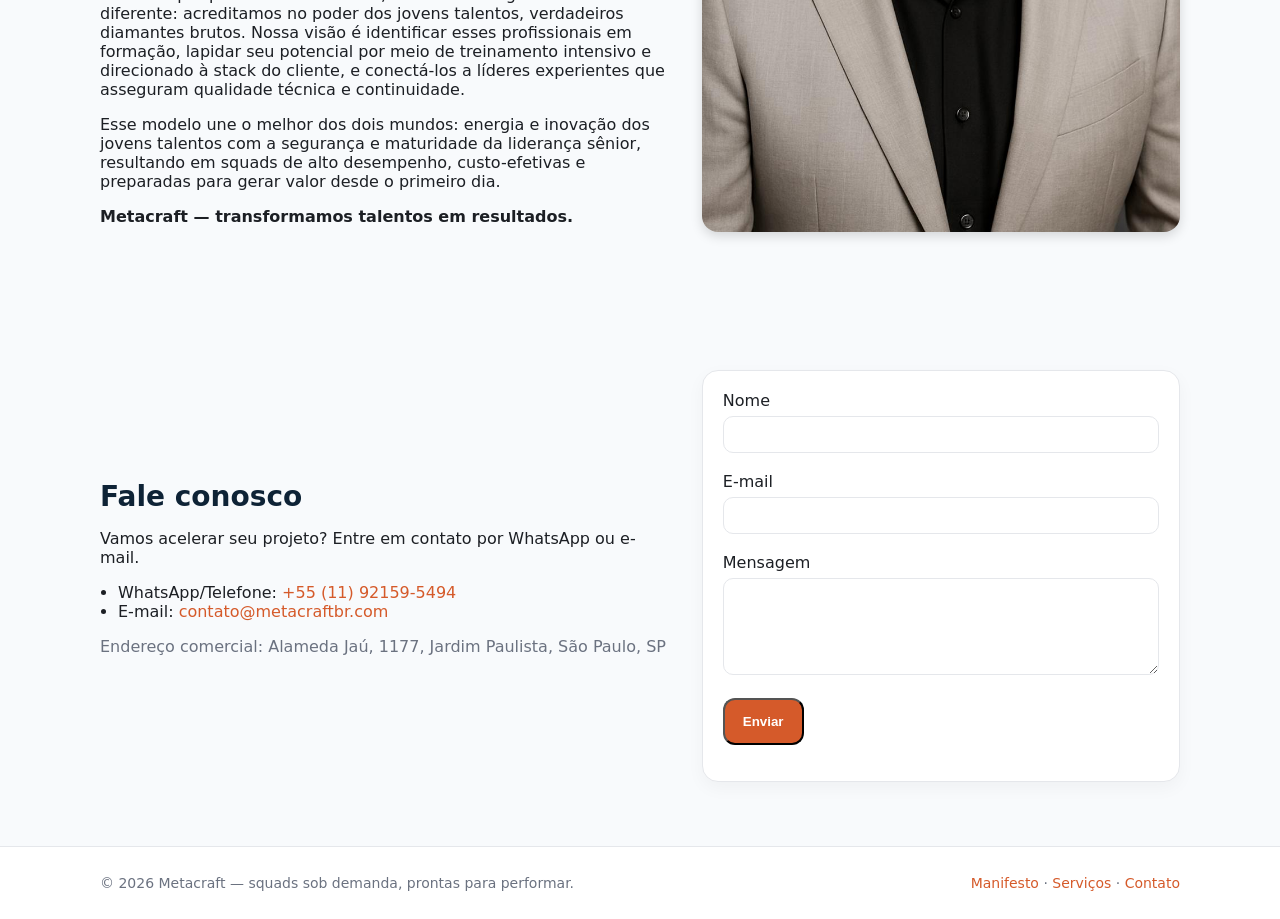
==== commit a2c03a38: "novas versão" ====
--- a/index.html
+++ b/index.html
@@ -1,230 +1,31 @@
 <!DOCTYPE html>
 <html lang="pt-br">
-  <head>
+
+<head>
     <meta charset="utf-8" />
     <meta name="viewport" content="width=device-width, initial-scale=1" />
     <title>Metacraft — Squads sob demanda, prontas para performar</title>
-    <meta
-      name="description"
-      content="Metacraft: squads de tecnologia sob demanda, treinadas exatamente na stack e no ambiente do cliente. Alta performance desde o primeiro dia, com continuidade garantida."
-    />
+    <meta name="description"
+        content="Metacraft: squads de tecnologia sob demanda, treinadas exatamente na stack e no ambiente do cliente. Alta performance desde o primeiro dia, com continuidade garantida." />
     <meta name="theme-color" content="#0E2336" />
-    <meta
-      property="og:title"
-      content="Metacraft — Squads sob demanda, prontas para performar"
-    />
-    <meta
-      property="og:description"
-      content="Times já treinados na sua stack, entregando desde o primeiro dia."
-    />
+    <meta property="og:title" content="Metacraft — Squads sob demanda, prontas para performar" />
+    <meta property="og:description" content="Times já treinados na sua stack, entregando desde o primeiro dia." />
     <meta property="og:type" content="website" />
     <meta property="og:locale" content="pt_BR" />
-    <meta property="og:assets" content="assets/logo2.png" />
+    <meta property="og:image" content="assets/logo2.png" />
     <link rel="icon" type="image/png" href="assets/favicon.png" />
-    <style>
-      :root {
-        --navy: #0e2336;
-        --orange: #d55a2a;
-        --ink: #1c1f24;
-        --muted: #6b7280;
-        --bg: #f8fafc;
-        --card: #ffffff;
-        --ring: #e5e7eb;
-      }
-      * {
-        box-sizing: border-box;
-      }
-      html,
-      body {
-        margin: 0;
-        padding: 0;
-        font-family: system-ui, -apple-system, Segoe UI, Roboto, Ubuntu,
-          "Helvetica Neue", Arial, sans-serif;
-        color: var(--ink);
-        background: var(--bg);
-      }
-      a {
-        color: var(--orange);
-        text-decoration: none;
-      }
-      a:hover {
-        text-decoration: underline;
-      }
-      .container {
-        max-width: 1120px;
-        margin: 0 auto;
-        padding: 0 20px;
-      }
-      header {
-        position: sticky;
-        top: 0;
-        background: rgba(255, 255, 255, 0.92);
-        backdrop-filter: saturate(180%) blur(12px);
-        border-bottom: 1px solid var(--ring);
-        z-index: 10;
-      }
-      .nav {
-        display: flex;
-        align-items: center;
-        justify-content: space-between;
-        padding: 12px 0;
-      }
-      .nav .brand {
-        display: flex;
-        gap: 12px;
-        align-items: center;
-      }
-      .brand img {
-        height: 100px;
-        width: auto;
-      }
-      .brand .title {
-        font-weight: 800;
-        letter-spacing: 0.3px;
-        color: var(--navy);
-      }
-      .nav a.btn {
-        background: var(--orange);
-        color: #fff;
-        padding: 10px 16px;
-        border-radius: 10px;
-        font-weight: 600;
-      }
-      .hero {
-        background: linear-gradient(
-          180deg,
-          #0e2336 0%,
-          #14334f 60%,
-          #0e2336 100%
-        );
-        color: #fff;
-        padding: 80px 0;
-      }
-      .hero h1 {
-        font-size: 42px;
-        line-height: 1.1;
-        margin: 0 0 10px;
-      }
-      .hero p {
-        max-width: 760px;
-        color: #e5e7eb;
-        font-size: 18px;
-        margin: 0 0 24px;
-      }
-      .hero .cta {
-        display: flex;
-        gap: 12px;
-        flex-wrap: wrap;
-      }
-      .btn {
-        display: inline-block;
-        background: var(--orange);
-        color: #fff;
-        padding: 14px 18px;
-        border-radius: 12px;
-        font-weight: 700;
-      }
-      .btn.sec {
-        background: #fff;
-        color: var(--navy);
-        border: 1px solid var(--ring);
-      }
-      section {
-        padding: 64px 0;
-      }
-      h2 {
-        font-size: 28px;
-        margin: 0 0 12px;
-        color: var(--navy);
-      }
-      .grid {
-        display: grid;
-        gap: 18px;
-      }
-      .grid.cards {
-        grid-template-columns: repeat(auto-fit, minmax(260px, 1fr));
-      }
-      .card {
-        background: var(--card);
-        border: 1px solid var(--ring);
-        border-radius: 16px;
-        padding: 20px;
-        box-shadow: 0 6px 18px rgba(2, 6, 23, 0.04);
-      }
-      .badge {
-        display: inline-block;
-        background: #edf2f7;
-        color: var(--navy);
-        padding: 4px 10px;
-        border-radius: 999px;
-        font-size: 12px;
-        font-weight: 700;
-      }
-      ul {
-        padding-left: 18px;
-        margin: 10px 0;
-      }
-      .muted {
-        color: var(--muted);
-      }
-      .split {
-        display: grid;
-        gap: 28px;
-        grid-template-columns: 1.2fr 1fr;
-        align-items: center;
-      }
-      @media (max-width: 900px) {
-        .split {
-          grid-template-columns: 1fr;
-        }
-        .hero h1 {
-          font-size: 36px;
-        }
-      }
-      footer {
-        border-top: 1px solid var(--ring);
-        background: #fff;
-        padding: 28px 0;
-        color: var(--muted);
-        font-size: 14px;
-      }
-      .pill {
-        display: inline-flex;
-        gap: 10px;
-        align-items: center;
-        background: #0e23360f;
-        border: 1px dashed #0e233633;
-        padding: 8px 12px;
-        border-radius: 999px;
-        color: #0e2336;
-      }
-      .list {
-        display: grid;
-        gap: 10px;
-      }
-      .list .item {
-        display: flex;
-        gap: 10px;
-      }
-      .kpis {
-        display: grid;
-        gap: 14px;
-        grid-template-columns: repeat(auto-fit, minmax(180px, 1fr));
-        margin-top: 10px;
-      }
-      .k .n {
-        font-weight: 800;
-        font-size: 22px;
-        color: var(--navy);
-      }
-    </style>
+
+    <!-- CSS separado -->
+    <link rel="stylesheet" href="style.css" />
+
+    <!-- JSON-LD -->
     <script type="application/ld+json">
       {
         "@context": "https://schema.org",
         "@type": "Organization",
         "name": "Metacraft",
         "url": "https://www.metacraftbr.com",
-        <img src="assets/logo2.png" alt="Logo Metacraft">
+        "logo": "assets/logo2.png",
         "sameAs": ["https://www.linkedin.com/company/metacraft"],
         "contactPoint": [
           {
@@ -236,12 +37,15 @@
         ]
       }
     </script>
-  </head>
-  <body>
+</head>
+
+<body>
+    <!-- Header fixo -->
     <header>
         <div class="container nav">
             <div class="brand">
                 <img src="assets/logo2.png" alt="Logo Metacraft" />
+                <span class="brand-tagline">Transformamos talentos em resultados</span>
             </div>
             <div>
                 <a class="btn" href="#contato">Fale conosco</a>
@@ -250,292 +54,46 @@
     </header>
 
 
-    <section class="hero">
-      <div class="container">
-        <span class="badge">Um novo conceito de squads</span>
-        <h1>Squads sob demanda,<br />treinadas na sua stack</h1>
-        <p>
-          Formamos equipes que chegam prontas para performar no seu ambiente e
-          tecnologias, com mecanismos contra rotatividade para manter a
-          continuidade e a qualidade do projeto.
-        </p>
-        <div class="cta">
-          <a
-            class="btn"
-            href="https://wa.me/5511921595494"
-            target="_blank"
-            rel="noopener"
-            >Whatsapp Comercial</a
-          >
-          <a class="btn sec" href="#servicos">Ver serviços</a>
-        </div>
-        <div style="margin-top: 16px">
-          <span class="pill">Brasil (11) e atendimento internacional</span>
-        </div>
-      </div>
-    </section>
+    <!-- Includes das seções -->
+    <main>
+        <div data-include="hero.html"></div>
+        <div data-include="manifesto.html"></div>
+        <div data-include="servicos.html"></div>
+        <div data-include="diferenciais.html"></div>
+        <div data-include="processo.html"></div>
+        <div data-include="sobrenos.html"></div> <!-- nova seção -->
+        <div data-include="contato.html"></div>
+    </main>
 
-    <section id="manifesto">
-      <div class="container split">
-        <div>
-          <h2>Sobre a Metacraft</h2>
-          <p>
-            Na Metacraft, tecnologia é um acelerador de negócio. Contratar e
-            treinar equipes pode ser caro e demorado — por isso criamos um
-            modelo diferente: <strong>squads sob demanda</strong>, formadas por
-            desenvolvedores treinados <strong>exatamente</strong> na stack e no
-            ambiente do cliente.
-          </p>
-          <p>
-            Antes de iniciar, nossos times passam por capacitação dedicada em
-            ambientes <em>espelhados</em>, reduzindo gaps de conhecimento e
-            eliminando a curva acentuada de aprendizado. Aliado a mecanismos
-            contra rotatividade, garantimos entregas consistentes desde o
-            primeiro dia.
-          </p>
-          <div class="kpis">
-            <div class="card">
-              <div class="n">Alta performance</div>
-              <div class="muted">desde o início</div>
-            </div>
-            <div class="card">
-              <div class="n">Continuidade</div>
-              <div class="muted">mecanismos anti-rotatividade</div>
-            </div>
-            <div class="card">
-              <div class="n">Custo-efetivo</div>
-              <div class="muted">time júnior + liderança sênior</div>
-            </div>
-          </div>
-        </div>
-        <div class="card">
-          <h3 style="margin-top: 0; color: var(--navy)"></h3>
-          <div class="list">
-            <div class="item">
-              <strong>Missão:</strong> Acelerar projetos com squads sob demanda,
-              treinadas na stack do cliente, com menor custo e risco.
-            </div>
-            <div class="item">
-              <strong>Visão:</strong> Ser referência no Brasil e expandir para o
-              mercado internacional até 2027.
-            </div>
-            <div class="item">
-              <strong>Proposta de valor:</strong> Times prontos para performar
-              desde o primeiro dia, com continuidade garantida.
-            </div>
-          </div>
-        </div>
-      </div>
-    </section>
-
-    <section id="servicos">
-      <div class="container">
-        <h2>Serviços</h2>
-        <p class="muted">
-          Linha principal e soluções complementares para acelerar sua entrega.
-        </p>
-        <div class="grid cards">
-          <div class="card">
-            <h3>Squad Completa (Premium)</h3>
-            <ul>
-              <li>1 Tech Lead Sênior + 4–6 devs júnior/pleno</li>
-              <li>Treinados no seu ambiente e tecnologias</li>
-              <li>Supervisão técnica contínua</li>
-              <li>Ideal para projetos de médio e grande porte</li>
-            </ul>
-          </div>
-          <div class="card">
-            <h3>Mini Squad (Célula Enxuta)</h3>
-            <ul>
-              <li>1 Líder Técnico + 2–3 devs</li>
-              <li>Entrada mais acessível e escalável</li>
-              <li>Validação rápida de iniciativas</li>
-            </ul>
-          </div>
-          <div class="card">
-            <h3>Alocação Individual</h3>
-            <ul>
-              <li>Dev júnior/pleno/SR já adaptado à sua stack</li>
-              <li>Supervisão Metacraft</li>
-              <li>Reforço imediato para sua equipe</li>
-            </ul>
-          </div>
-          <div class="card">
-            <h3>Projetos Personalizados</h3>
-            <ul>
-              <li>Web e Mobile</li>
-              <li>Integrações e Arquitetura</li>
-            </ul>
-          </div>
-          <div class="card">
-            <h3>Cloud & DevOps</h3>
-            <ul>
-              <li>Migração AWS/Azure/GCP</li>
-              <li>CI/CD e Observabilidade</li>
-              <li>Otimização de custos</li>
-            </ul>
-          </div>
-          <div class="card">
-            <h3>Automação de Atendimento</h3>
-            <ul>
-              <li>Chatbots e WhatsApp Business</li>
-              <li>Fluxos inteligentes e IA</li>
-            </ul>
-          </div>
-        </div>
-      </div>
-    </section>
-
-    <section id="diferenciais">
-      <div class="container">
-        <h2>Por que a Metacraft?</h2>
-        <div class="grid cards">
-          <div class="card">
-            <strong>Treinados na sua stack</strong>
-            <p>Ambientes espelhados e capacitação dedicada antes do início.</p>
-          </div>
-          <div class="card">
-            <strong>Continuidade garantida</strong>
-            <p>Mecanismos contra rotatividade mantêm performance do time.</p>
-          </div>
-          <div class="card">
-            <strong>Flexibilidade</strong>
-            <p>De 1 dev a squads completas, conforme sua demanda.</p>
-          </div>
-          <div class="card">
-            <strong>Foco em ROI</strong>
-            <p>Velocidade de implantação e custo-efetividade.</p>
-          </div>
-        </div>
-      </div>
-    </section>
-
-    <section id="processo">
-      <div class="container">
-        <h2>Como funciona</h2>
-        <div class="grid cards">
-          <div class="card">
-            <strong>1. Diagnóstico</strong>
-            <p>Entendemos seus objetivos e restrições.</p>
-          </div>
-          <div class="card">
-            <strong>2. Treinamento dedicado</strong>
-            <p>Time preparado no seu ambiente e tecnologias.</p>
-          </div>
-          <div class="card">
-            <strong>3. Kick-off</strong>
-            <p>Sprint 0 + planos de entrega e comunicação.</p>
-          </div>
-          <div class="card">
-            <strong>4. Operação e evolução</strong>
-            <p>Entregas contínuas com supervisão técnica.</p>
-          </div>
-        </div>
-      </div>
-    </section>
-
-    <section id="contato">
-      <div class="container split">
-        <div>
-          <h2>Fale conosco</h2>
-          <p>
-            Vamos acelerar seu projeto? Entre em contato por WhatsApp ou e-mail.
-          </p>
-          <ul>
-            <li>
-              WhatsApp/Telefone:
-              <a
-                href="https://wa.me/5511921595494"
-                target="_blank"
-                rel="noopener"
-                >+55 (11) 92159-5494</a
-              >
-            </li>
-            <li>
-              E-mail:
-              <a href="mailto:contato@metacraftbr.com"
-                >contato@metacraftbr.com</a
-              >
-            </li>
-          </ul>
-          <p class="muted">
-            Endereço comercial: Alameda Jaú, 1177, Jardim Paulista, São Paulo, SP 
-          </p>
-        </div>
-        <div class="card">
-          <form action="https://formspree.io/f/mayvlqzn" method="POST">
-            <label
-              >Nome<br /><input
-                required
-                name="name"
-                style="
-                  width: 100%;
-                  padding: 10px;
-                  border: 1px solid var(--ring);
-                  border-radius: 10px;
-                  margin-top: 6px;
-                " /></label
-            ><br /><br />
-            <label
-              >E-mail<br /><input
-                required
-                type="email"
-                name="email"
-                style="
-                  width: 100%;
-                  padding: 10px;
-                  border: 1px solid var(--ring);
-                  border-radius: 10px;
-                  margin-top: 6px;
-                " /></label
-            ><br /><br />
-            <label
-              >Mensagem<br /><textarea
-                required
-                name="message"
-                rows="5"
-                style="
-                  width: 100%;
-                  padding: 10px;
-                  border: 1px solid var(--ring);
-                  border-radius: 10px;
-                  margin-top: 6px;
-                "
-              ></textarea></label
-            ><br /><br />
-            <button class="btn" type="submit">Enviar</button>
-            <p class="muted" style="margin-top: 8px">
-
-            </p>
-          </form>
-        </div>
-      </div>
-    </section>
-
-    <footer>
-      <div
-        class="container"
-        style="
-          display: flex;
-          align-items: center;
-          justify-content: space-between;
-          gap: 10px;
-          flex-wrap: wrap;
-        "
-      >
-        <div>
-          © <span id="y"></span> Metacraft — squads sob demanda, prontas para
-          performar.
-        </div>
-        <div>
-          <a href="#manifesto">Manifesto</a> ·
-          <a href="#servicos">Serviços</a> · <a href="#contato">Contato</a>
-        </div>
-      </div>
-    </footer>
+    <!-- Footer -->
+    <div data-include="footer.html"></div>
 
     <script>
-      document.getElementById("y").textContent = new Date().getFullYear();
+        // Carrega cada fragmento HTML
+        (async () => {
+            const slots = document.querySelectorAll("[data-include]");
+            for (const slot of slots) {
+                const file = slot.getAttribute("data-include");
+                try {
+                    const res = await fetch(file);
+                    slot.innerHTML = await res.text();
+                } catch (e) {
+                    slot.innerHTML = "<!-- erro ao carregar " + file + " -->";
+                }
+            }
+        })();
     </script>
-  </body>
-</html>
+    <script>
+        // Atualiza ano no footer (executa após incluir footer)
+        document.addEventListener("DOMContentLoaded", () => {
+            const setYear = () => {
+                const el = document.getElementById("y");
+                if (el) el.textContent = new Date().getFullYear();
+                else setTimeout(setYear, 50);
+            };
+            setYear();
+        });
+    </script>
+</body>
+
+</html>
--- a/style.css
+++ b/style.css
@@ -0,0 +1,205 @@
+:root {
+  --navy: #0e2336;
+  --orange: #d55a2a;
+  --ink: #1c1f24;
+  --muted: #6b7280;
+  --bg: #f8fafc;
+  --card: #ffffff;
+  --ring: #e5e7eb;
+}
+
+* {
+  box-sizing: border-box;
+}
+
+html, body {
+  margin: 0;
+  padding: 0;
+  font-family: system-ui, -apple-system, Segoe UI, Roboto, Ubuntu,
+    "Helvetica Neue", Arial, sans-serif;
+  color: var(--ink);
+  background: var(--bg);
+}
+
+a {
+  color: var(--orange);
+  text-decoration: none;
+}
+a:hover { text-decoration: underline; }
+
+.container {
+  max-width: 1120px;
+  margin: 0 auto;
+  padding: 0 20px;
+}
+
+header {
+  position: sticky;
+  top: 0;
+  background: rgba(255, 255, 255, 0.92);
+  backdrop-filter: saturate(180%) blur(12px);
+  border-bottom: 1px solid var(--ring);
+  z-index: 10;
+}
+
+.nav {
+  display: flex;
+  align-items: center;
+  justify-content: space-between;
+  padding: 12px 0;
+}
+
+.nav .brand {
+  display: flex;
+  align-items: center;
+  gap: 12px;
+}
+
+.brand img {
+  height: 120px;
+  width: auto;
+}
+
+.brand .title {
+  font-weight: 800;
+  letter-spacing: 0.3px;
+  color: var(--orange);
+}
+
+
+.brand-tagline {
+  font-weight: 600;
+  color: var(--navy);
+  font-size: 14px;
+  white-space: nowrap;
+  opacity: 0.9;
+  margin-left: 4px;
+}
+
+@media (max-width: 900px) {
+  .brand-tagline { display: none; }
+}
+
+.nav a.btn {
+  background: var(--orange);
+  color: #fff;
+  padding: 10px 16px;
+  border-radius: 10px;
+  font-weight: 600;
+}
+
+.hero {
+  background: linear-gradient(180deg, #0e2336 0%, #14334f 60%, #0e2336 100%);
+  color: #fff;
+  padding: 80px 0;
+}
+
+.hero h1 {
+  font-size: 42px;
+  line-height: 1.1;
+  margin: 0 0 10px;
+}
+
+.hero p {
+  max-width: 760px;
+  color: #e5e7eb;
+  font-size: 18px;
+  margin: 0 0 24px;
+}
+
+.hero .cta {
+  display: flex;
+  gap: 12px;
+  flex-wrap: wrap;
+}
+
+.btn {
+  display: inline-block;
+  background: var(--orange);
+  color: #fff;
+  padding: 14px 18px;
+  border-radius: 12px;
+  font-weight: 700;
+}
+.btn.sec {
+  background: #fff;
+  color: var(--navy);
+  border: 1px solid var(--ring);
+}
+
+section { padding: 64px 0; }
+
+h2 {
+  font-size: 28px;
+  margin: 0 0 12px;
+  color: var(--navy);
+}
+
+.grid { display: grid; gap: 18px; }
+.grid.cards { grid-template-columns: repeat(auto-fit, minmax(260px, 1fr)); }
+
+.card {
+  background: var(--card);
+  border: 1px solid var(--ring);
+  border-radius: 16px;
+  padding: 20px;
+  box-shadow: 0 6px 18px rgba(2, 6, 23, 0.04);
+}
+
+.badge {
+  display: inline-block;
+  background: #edf2f7;
+  color: var(--navy);
+  padding: 4px 10px;
+  border-radius: 999px;
+  font-size: 12px;
+  font-weight: 700;
+}
+
+ul { padding-left: 18px; margin: 10px 0; }
+.muted { color: var(--muted); }
+
+.split {
+  display: grid;
+  gap: 28px;
+  grid-template-columns: 1.2fr 1fr;
+  align-items: center;
+}
+@media (max-width: 900px) {
+  .split { grid-template-columns: 1fr; }
+  .hero h1 { font-size: 36px; }
+}
+
+footer {
+  border-top: 1px solid var(--ring);
+  background: #fff;
+  padding: 28px 0;
+  color: var(--muted);
+  font-size: 14px;
+}
+
+.pill {
+  display: inline-flex;
+  gap: 10px;
+  align-items: center;
+  background: #0e23360f;
+  border: 1px dashed #0e233633;
+  padding: 8px 12px;
+  border-radius: 999px;
+  color: #0e2336;
+}
+
+.list { display: grid; gap: 10px; }
+.list .item { display: flex; gap: 10px; }
+
+.kpis {
+  display: grid;
+  gap: 14px;
+  grid-template-columns: repeat(auto-fit, minmax(180px, 1fr));
+  margin-top: 10px;
+}
+.k .n {
+  font-weight: 800;
+  font-size: 22px;
+  color: var(--navy);
+}
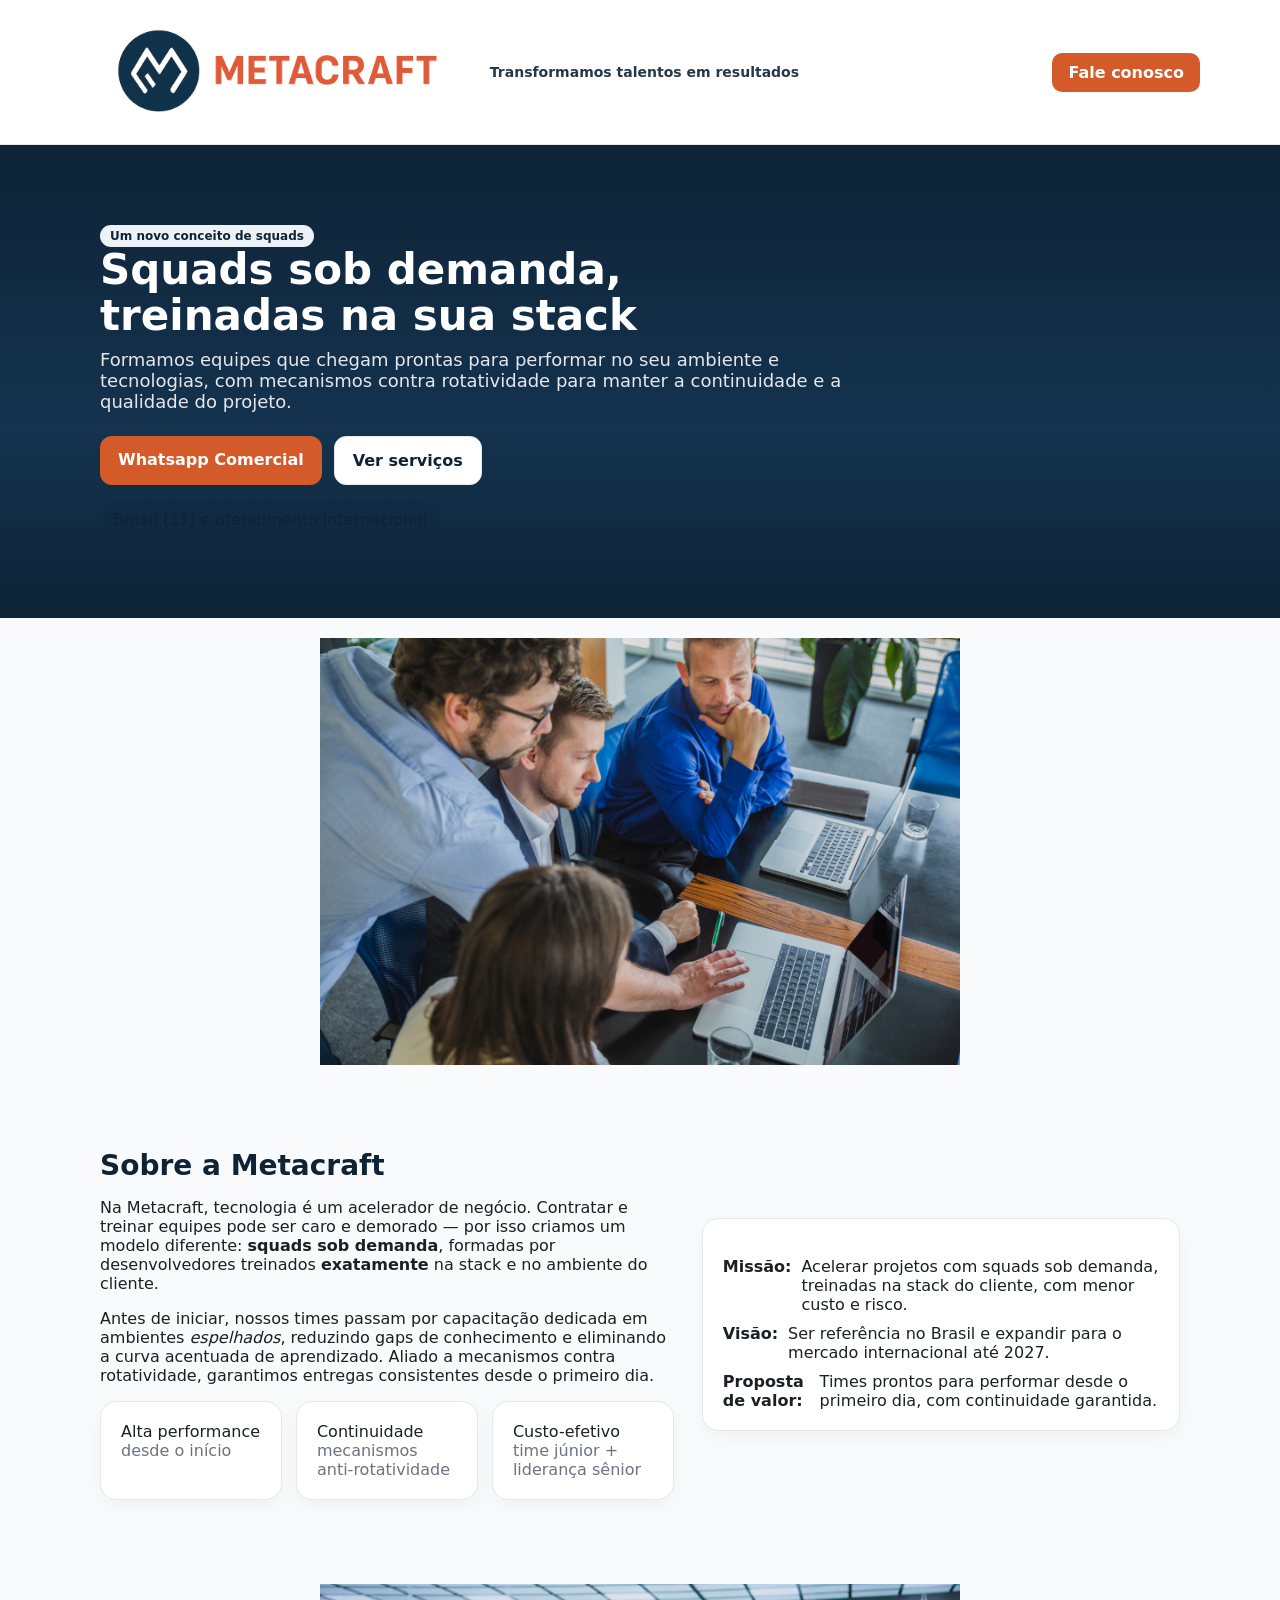
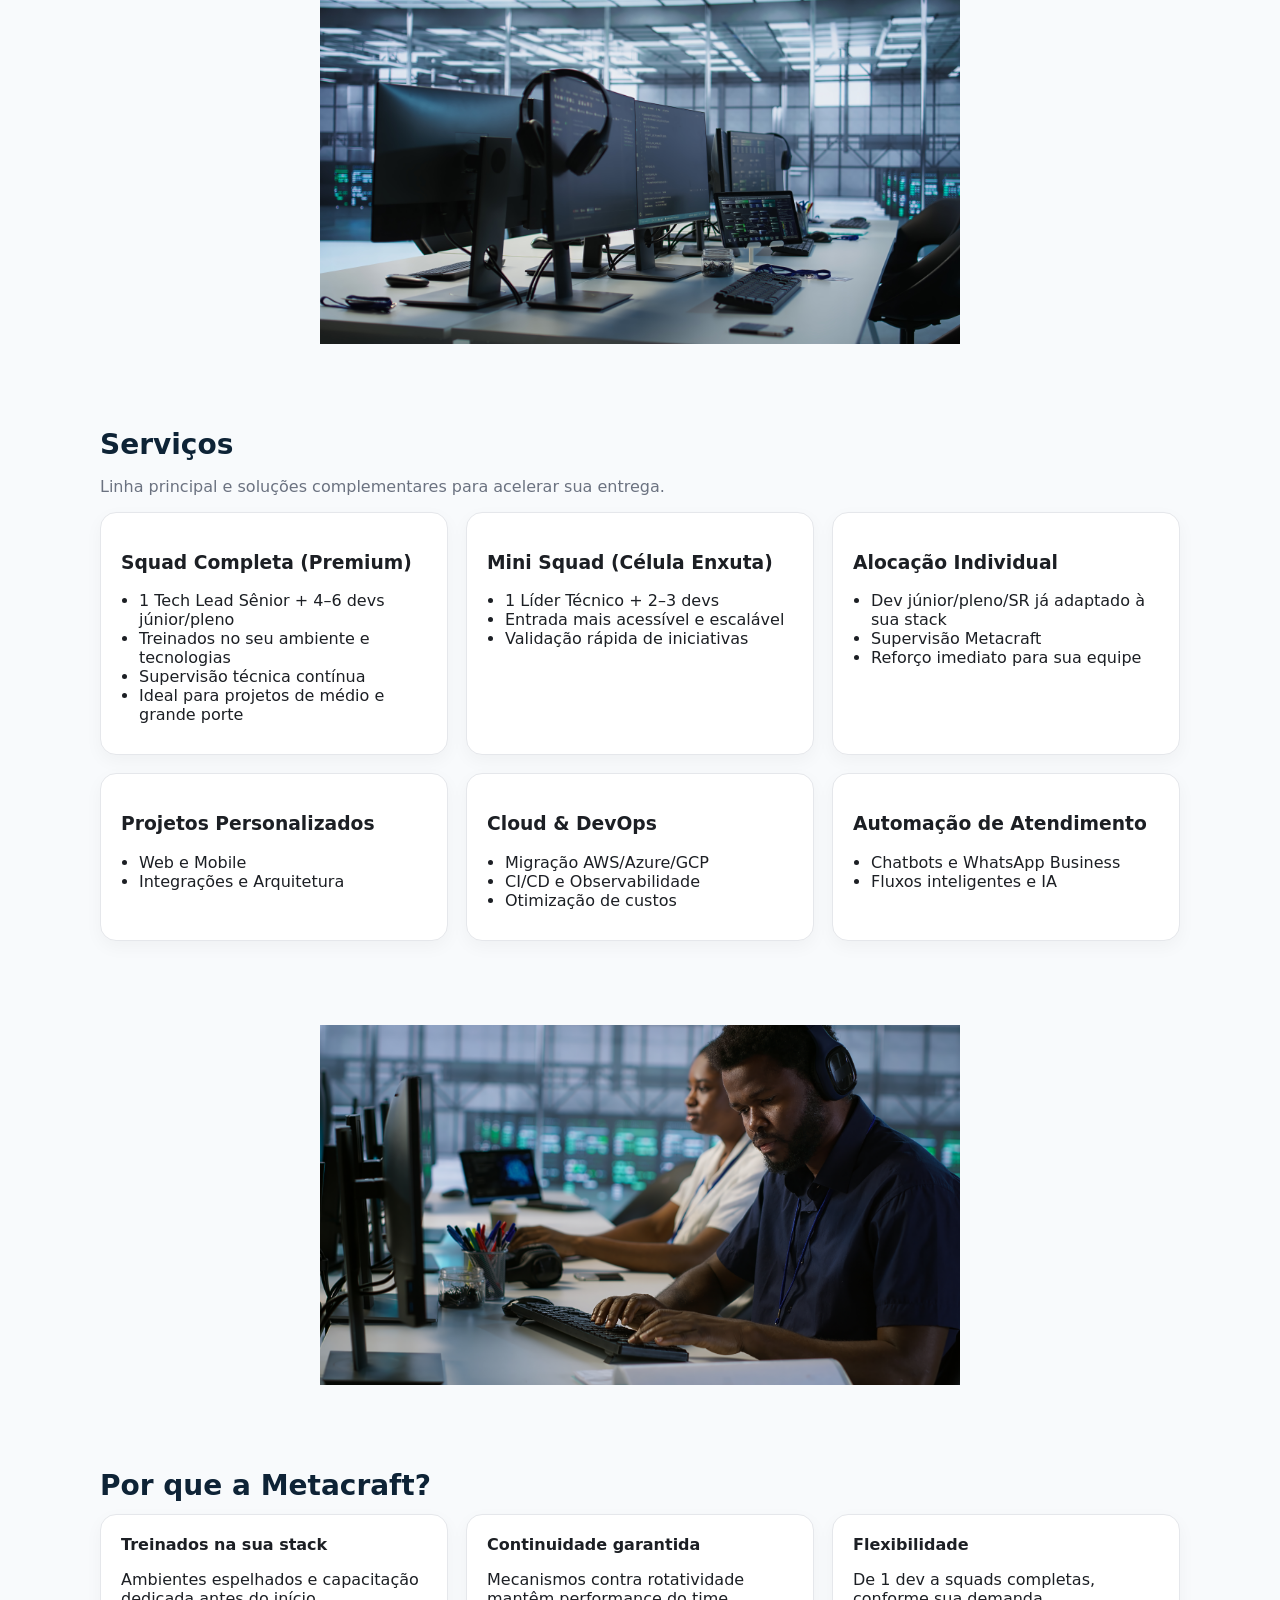
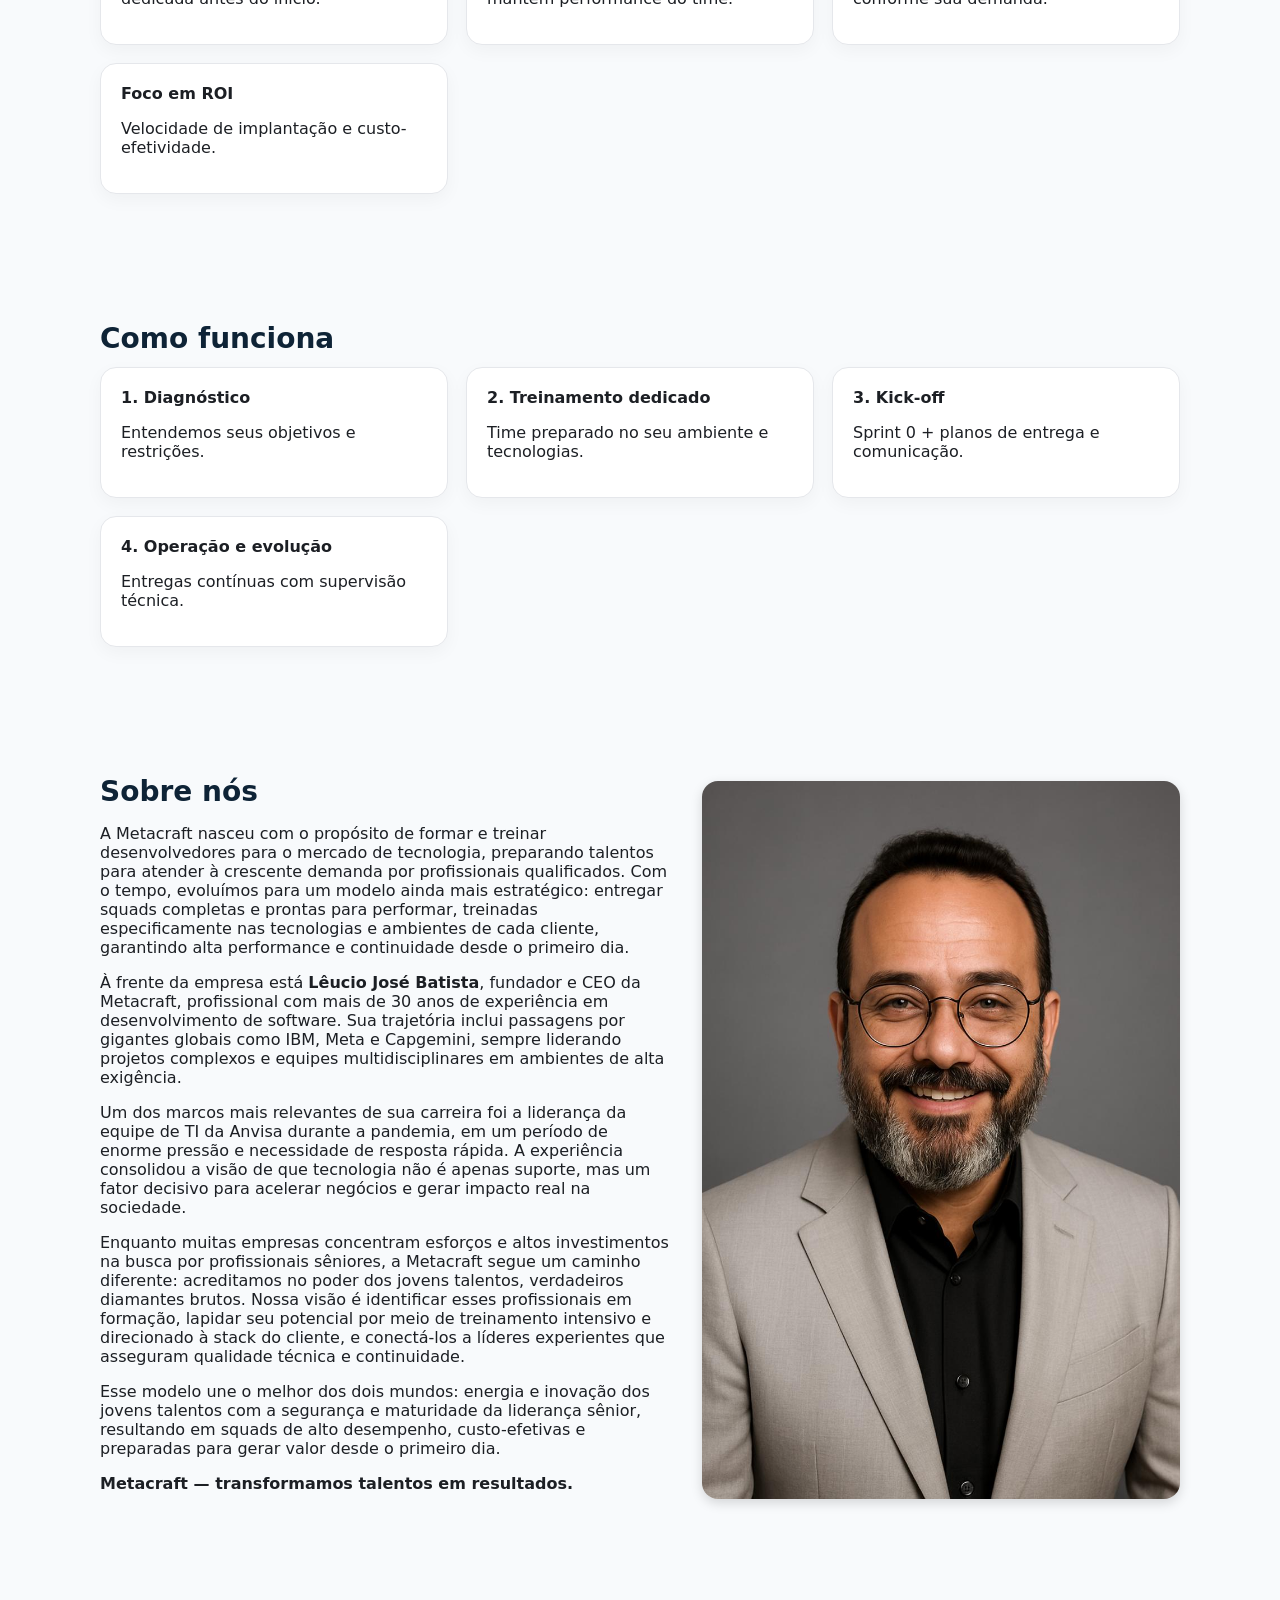
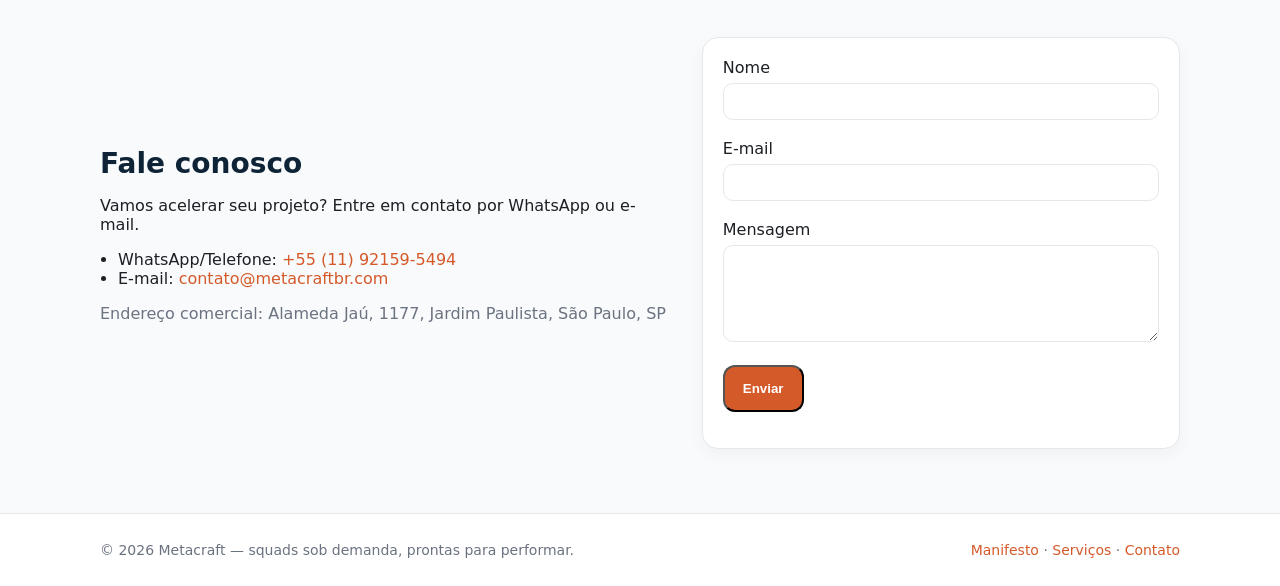
==== commit b7bd42ee: "add de imagens" ====
--- a/index.html
+++ b/index.html
@@ -57,8 +57,14 @@
     <!-- Includes das seções -->
     <main>
         <div data-include="hero.html"></div>
+        <img src="assets/equipe-em-processo-de-criacao.jpg" alt="Equipe em processo de criação"
+            style="width: 50%; display: block; margin: 20px auto;" />
         <div data-include="manifesto.html"></div>
+        <img src="assets/programas-de-ia-utilizados-na-sala-servidor-para-garantir-o-desempenho-optimo-sistema.jpg" alt="" style="width: 50%; display: block; margin: 20px auto;" />
+
         <div data-include="servicos.html"></div>
+        <img src="assets/trabalhador-lendo-papelada-em-centro-de-dados-usando-analise.jpg" alt=""
+            style="width: 50%; display: block; margin: 20px auto;" />
         <div data-include="diferenciais.html"></div>
         <div data-include="processo.html"></div>
         <div data-include="sobrenos.html"></div> <!-- nova seção -->
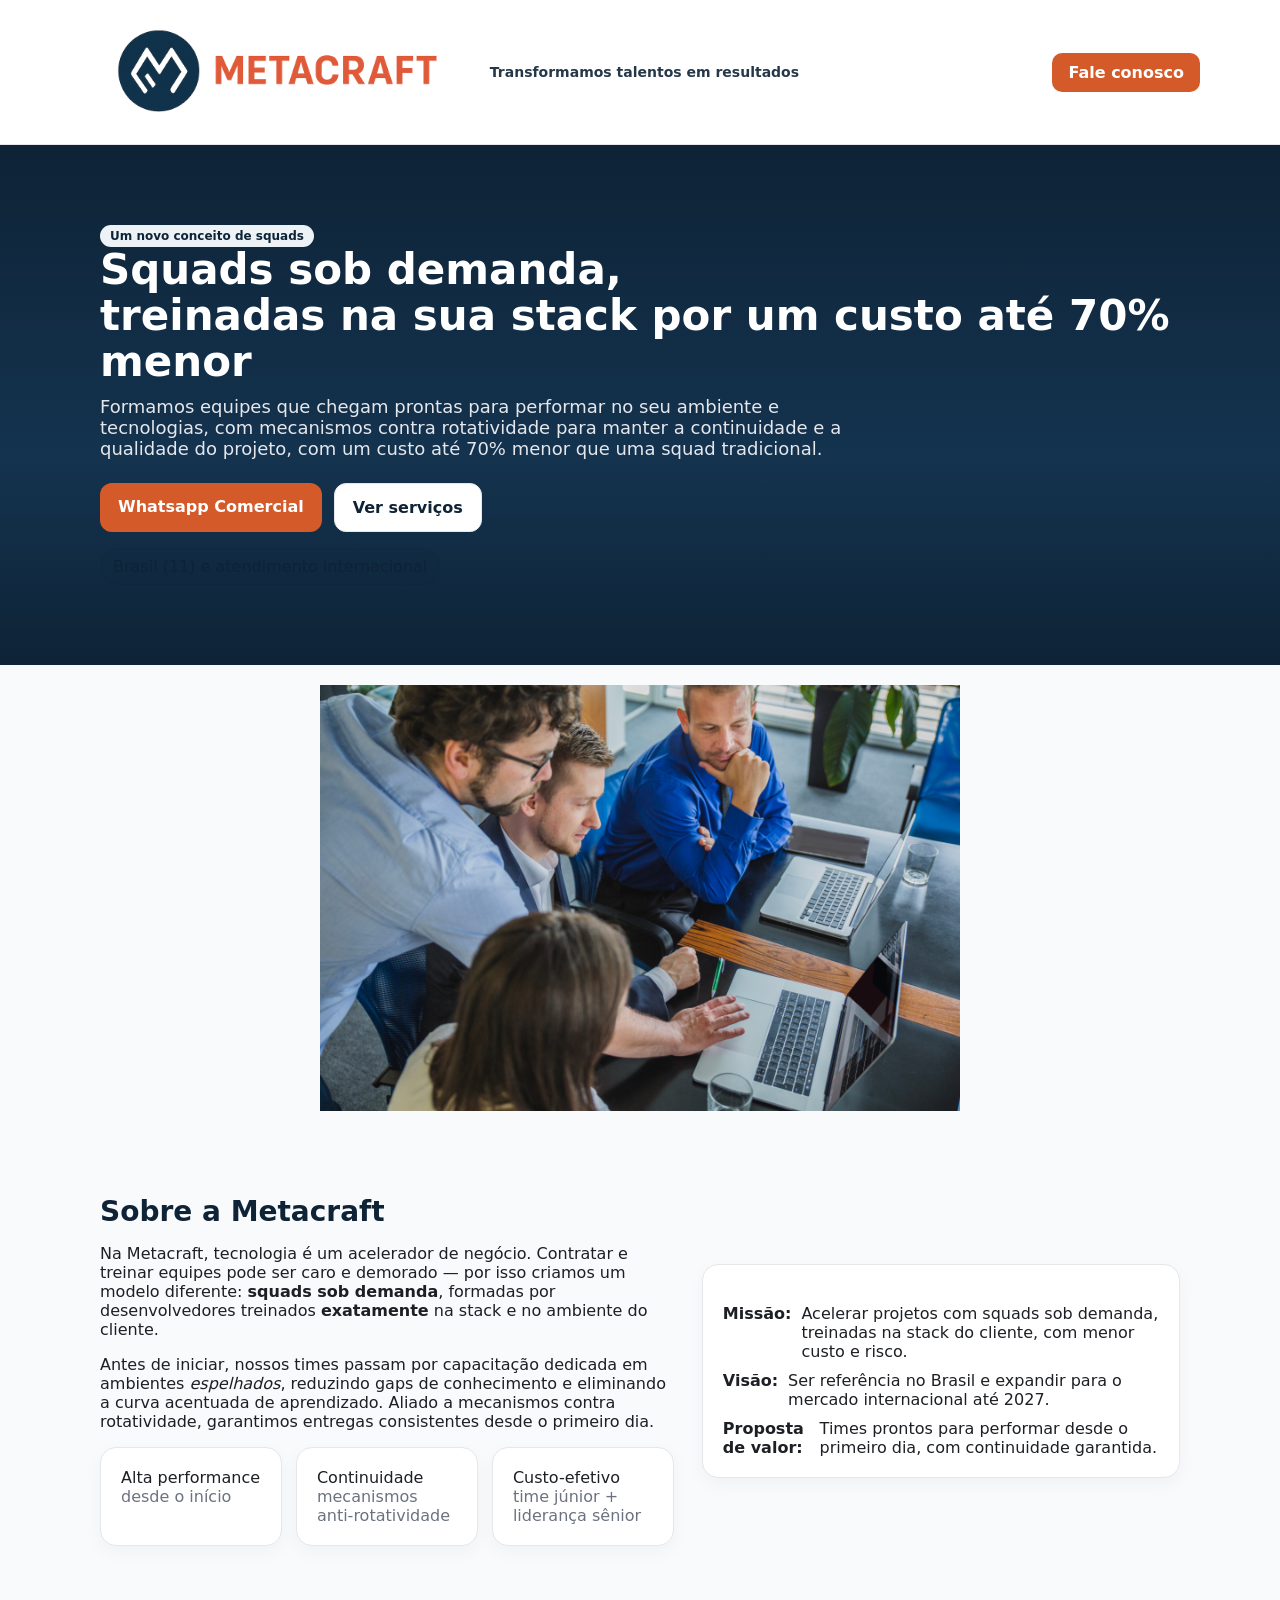
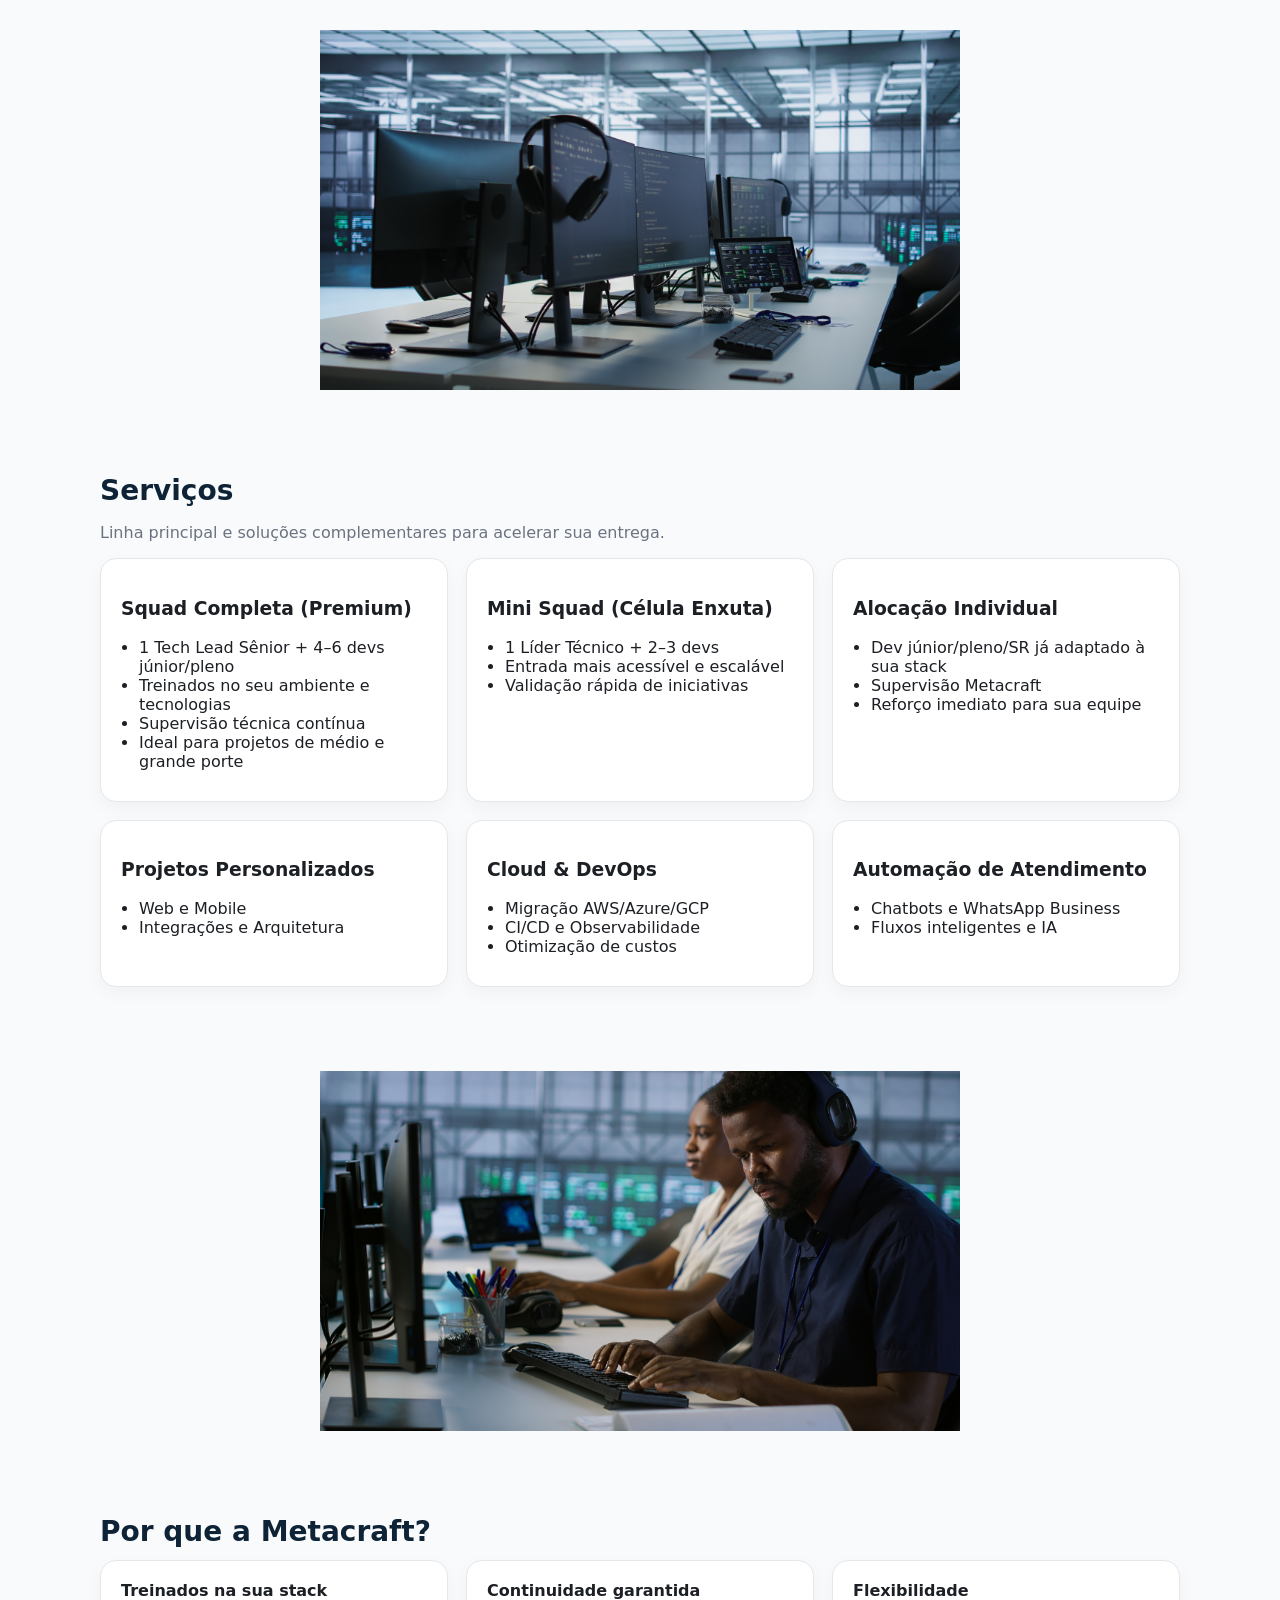
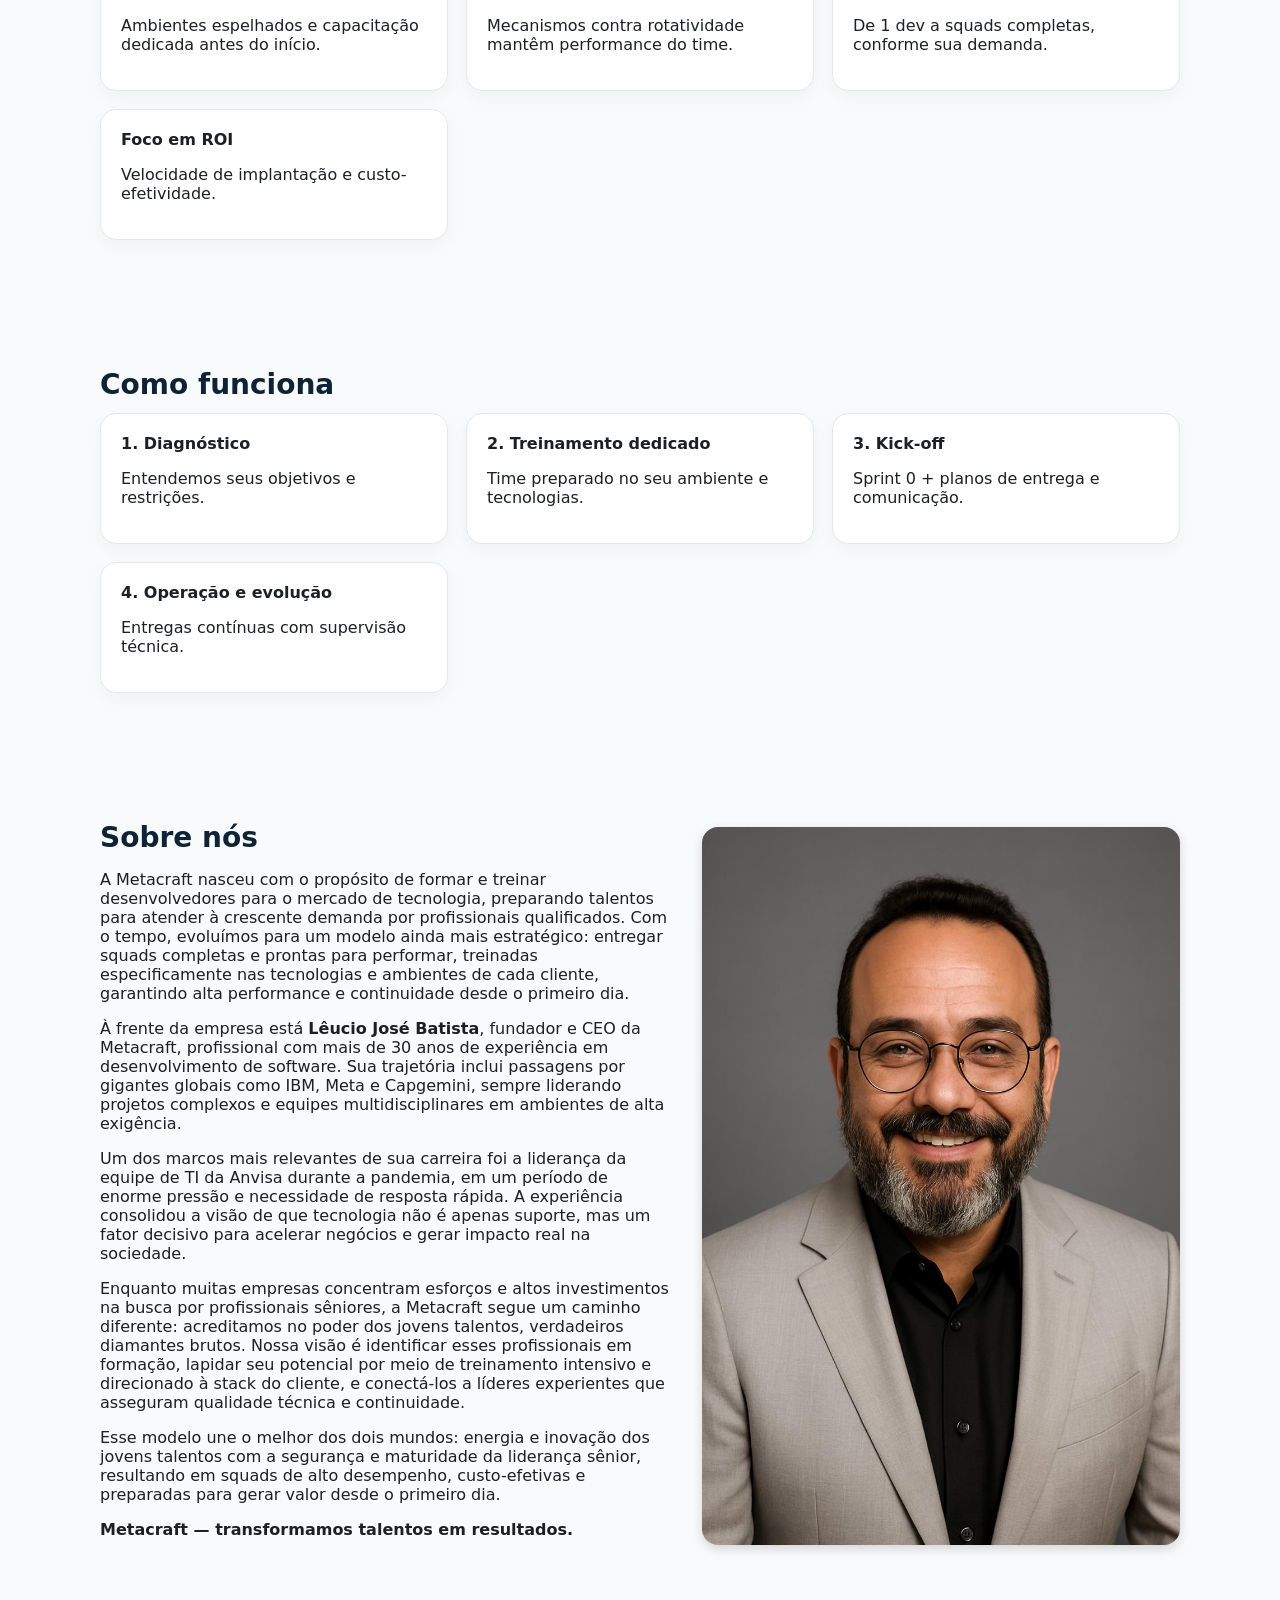
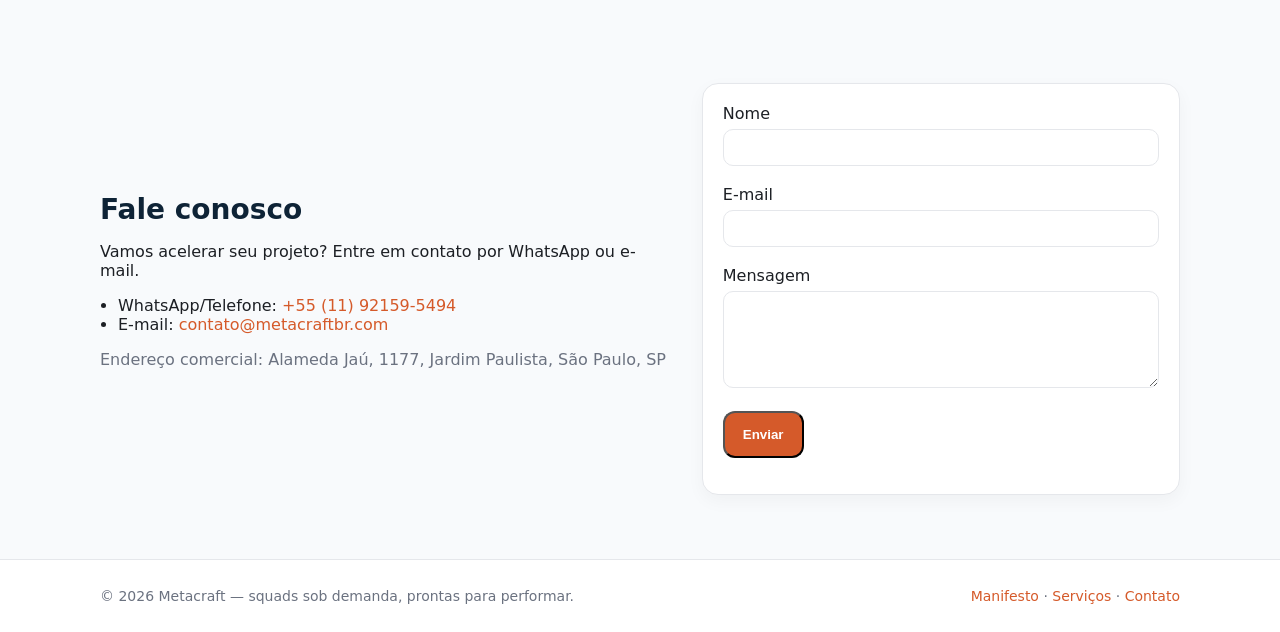
==== commit f35f72a0: "ajuste seo google" ====
--- a/index.html
+++ b/index.html
@@ -3,6 +3,7 @@
 
 <head>
     <meta charset="utf-8" />
+    <meta name="google-site-verification" content="YH-UiYqsCq75fjalk6EZD0XIHxg6gppjbqOJDMjlaxU" />
     <meta name="viewport" content="width=device-width, initial-scale=1" />
     <title>Metacraft — Squads sob demanda, prontas para performar</title>
     <meta name="description"
@@ -13,12 +14,10 @@
     <meta property="og:type" content="website" />
     <meta property="og:locale" content="pt_BR" />
     <meta property="og:image" content="assets/logo2.png" />
-    <link rel="icon" type="image/png" href="assets/favicon.png" />
-
-    <!-- CSS separado -->
+    <link rel="icon" href="assets/logo2.png" type="image/png" />
+    <link rel="canonical" href="https://www.metacraftbr.com/" />
     <link rel="stylesheet" href="style.css" />
 
-    <!-- JSON-LD -->
     <script type="application/ld+json">
       {
         "@context": "https://schema.org",
